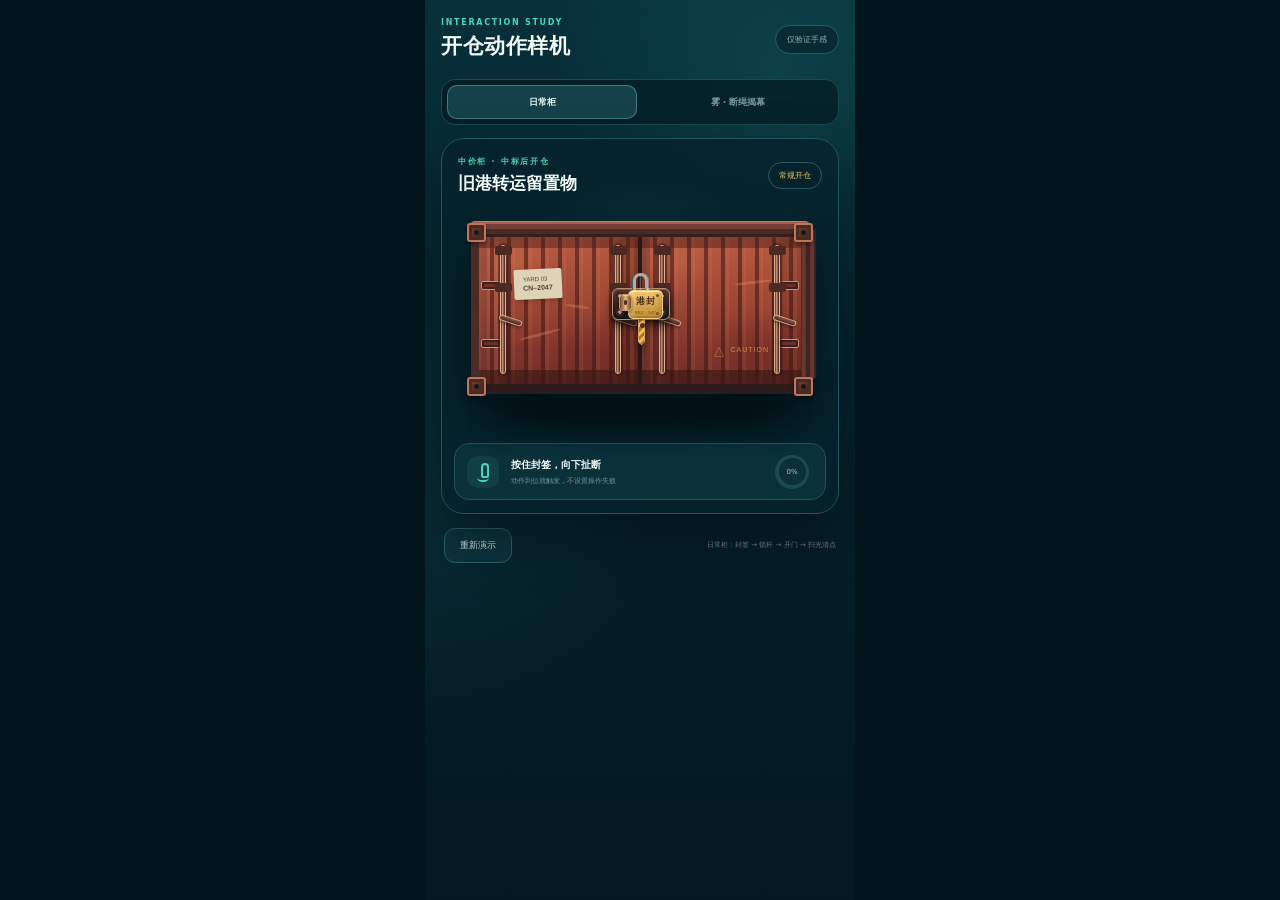
==== index.html @ df1a3e68 "chore: initialize cargo auction game repository" ====
<!doctype html>
<html lang="zh-CN">
<head>
  <meta charset="utf-8">
  <meta name="viewport" content="width=device-width, initial-scale=1, viewport-fit=cover">
  <meta name="theme-color" content="#061e27">
  <title>港口开仓 · 开箱交互样机</title>
  <link rel="stylesheet" href="./styles.css">
</head>
<body>
  <main class="app">
    <header class="topbar">
      <div>
        <p class="eyebrow">INTERACTION STUDY</p>
        <h1>开仓动作样机</h1>
      </div>
      <div class="prototype-badge">仅验证手感</div>
    </header>

    <nav class="mode-switch" aria-label="交互模式">
      <button class="mode-button is-active" type="button" data-mode="normal">日常柜</button>
      <button class="mode-button" type="button" data-mode="combined">雾 · 断绳揭幕</button>
    </nav>

    <section class="stage" aria-live="polite">
      <div class="stage-glow"></div>
      <header class="stage-heading">
        <div>
          <p class="stage-kicker" id="stageKicker">中价柜 · 中标后开仓</p>
          <h2 id="stageTitle">旧港转运留置物</h2>
        </div>
        <div class="risk-chip" id="riskChip">常规开仓</div>
      </header>

      <div class="scene" id="scene">
        <div class="floor-shadow"></div>
        <div class="container" id="container">
          <div class="container-top"></div>
          <div class="container-side"></div>
          <i class="corner-block corner-tl"></i>
          <i class="corner-block corner-tr"></i>
          <i class="corner-block corner-bl"></i>
          <i class="corner-block corner-br"></i>

          <div class="interior" aria-hidden="true">
            <div class="light-cone"></div>
            <div class="dust dust-a"></div>
            <div class="dust dust-b"></div>
            <div class="dust dust-c"></div>
            <div class="cargo cargo-crate"><span>FRAGILE</span></div>
            <div class="cargo cargo-case"><span>07</span></div>
            <div class="cargo cargo-frame"></div>
            <div class="cargo cargo-bag"></div>
          </div>

          <div class="door door-left">
            <div class="door-ribs"></div>
            <div class="paint-scratch scratch-one"></div>
            <div class="paint-scratch scratch-two"></div>
            <div class="serial-plate">YARD 03<br><b>CN–2047</b></div>
            <div class="hinge hinge-a"></div>
            <div class="hinge hinge-b"></div>
            <div class="lock-rod rod-left-outer"><i></i><i></i><b></b></div>
            <div class="lock-rod rod-left-inner"><i></i><i></i><b></b></div>
          </div>
          <div class="door door-right">
            <div class="door-ribs"></div>
            <div class="paint-scratch scratch-three"></div>
            <div class="warning-mark">CAUTION</div>
            <div class="hinge hinge-a"></div>
            <div class="hinge hinge-b"></div>
            <div class="lock-rod rod-right-inner"><i></i><i></i><b></b></div>
            <div class="lock-rod rod-right-outer"><i></i><i></i><b></b></div>
          </div>

          <div class="door-seam"></div>
          <button class="seal" id="seal" type="button" aria-label="向下拖动封签">
            <span class="seal-ring"></span>
            <span class="seal-bolt"></span>
            <span class="seal-body"><b>港封</b><small>SEC · 047</small></span>
            <span class="seal-tail"></span>
          </button>

          <div class="veil" id="veil" aria-hidden="true">
            <div class="veil-folds"></div>
            <div class="veil-stamp">UNKNOWN<br><span>SEALED LOT</span></div>
          </div>
          <div class="peel-tab" id="peelTab" aria-hidden="true">
            <span></span>
          </div>

          <div class="rope-layer" id="ropeLayer" aria-hidden="true">
            <div class="rope rope-one"></div>
            <div class="rope rope-two"></div>
            <div class="rope rope-three"></div>
            <div class="knot"><i></i><i></i></div>
          </div>
          <div class="cut-trail" id="cutTrail"></div>

          <div class="clue-card" id="clueCard">
            <span>仅揭露一层</span>
            <strong id="clueText">内部有规律金属碰撞声</strong>
            <small>真实价值仍未知</small>
          </div>
        </div>
      </div>

      <div class="gesture-panel">
        <div class="gesture-icon" id="gestureIcon"><i></i></div>
        <div>
          <strong id="gestureTitle">按住封签，向下扯断</strong>
          <p id="gestureHint">动作到位就触发，不设置操作失败</p>
        </div>
        <div class="progress-ring" id="progressRing"><span id="progressText">0%</span></div>
      </div>

      <div class="result-strip" id="resultStrip">
        <p>本柜估值浮动</p>
        <strong>等待清点</strong>
        <span>开门后，物品按稀有度逐件出现</span>
      </div>
    </section>

    <footer class="prototype-footer">
      <button class="reset-button" id="resetButton" type="button">重新演示</button>
      <p id="footerNote">日常柜：封签 → 锁杆 → 开门 → 扫光清点</p>
    </footer>
  </main>
  <script src="./app.js"></script>
</body>
</html>
---- styles.css ----
:root {
  color-scheme: dark;
  font-family: "Microsoft YaHei", "PingFang SC", system-ui, sans-serif;
  --bg: #051b24;
  --panel: #082932;
  --line: #1f535b;
  --mint: #45d7bc;
  --gold: #f2c663;
  --rust: #a84e39;
  --progress: 0deg;
}

* {
  box-sizing: border-box;
  -webkit-tap-highlight-color: transparent;
  user-select: none;
}

html,
body {
  min-height: 100%;
  margin: 0;
  background: #03151c;
}

button {
  font: inherit;
}

body {
  display: grid;
  place-items: start center;
  color: #f4fbf8;
  overscroll-behavior: none;
}

.app {
  width: min(100%, 430px);
  min-height: 100dvh;
  padding: max(18px, env(safe-area-inset-top)) 16px max(22px, env(safe-area-inset-bottom));
  overflow: hidden;
  background:
    radial-gradient(circle at 82% 8%, rgba(55, 207, 185, .12), transparent 25%),
    radial-gradient(circle at 0 56%, rgba(25, 133, 134, .13), transparent 34%),
    linear-gradient(180deg, #07303a 0%, #061f29 58%, #041820 100%);
}

.topbar,
.stage-heading,
.prototype-footer {
  display: flex;
  align-items: center;
  justify-content: space-between;
}

.eyebrow,
.stage-kicker {
  margin: 0 0 5px;
  color: var(--mint);
  font-size: 8px;
  font-weight: 800;
  letter-spacing: 1.7px;
}

h1,
h2,
p {
  margin-top: 0;
}

h1 {
  margin-bottom: 0;
  font-size: 21px;
  letter-spacing: .5px;
}

.prototype-badge,
.risk-chip {
  border: 1px solid #2a5b63;
  border-radius: 999px;
  background: rgba(6, 34, 43, .66);
  color: #8fb2b1;
  font-size: 8px;
}

.prototype-badge {
  padding: 8px 11px;
}

.mode-switch {
  display: grid;
  grid-template-columns: repeat(2, 1fr);
  gap: 6px;
  margin: 19px 0 13px;
  padding: 5px;
  border: 1px solid #1b4952;
  border-radius: 14px;
  background: rgba(4, 25, 33, .7);
}

.mode-button {
  min-height: 34px;
  padding: 0 4px;
  border: 0;
  border-radius: 10px;
  background: transparent;
  color: #71979a;
  font-size: 9px;
  font-weight: 700;
  cursor: pointer;
}

.mode-button.is-active {
  background: #15424a;
  color: #eaf8f4;
  box-shadow: inset 0 0 0 1px #3d7d7d;
}

.stage {
  position: relative;
  padding: 17px 12px 13px;
  border: 1px solid #1c5660;
  border-radius: 23px;
  background: rgba(5, 34, 43, .82);
  box-shadow: 0 24px 55px rgba(0, 8, 13, .42);
}

.stage-glow {
  position: absolute;
  inset: 44px 10% auto;
  height: 250px;
  background: radial-gradient(circle, rgba(53, 205, 183, .12), transparent 67%);
  pointer-events: none;
}

.stage-heading {
  position: relative;
  z-index: 2;
  padding: 0 4px 12px;
}

.stage-heading h2 {
  margin: 0;
  font-size: 17px;
}

.risk-chip {
  padding: 7px 10px;
  color: var(--gold);
}

.scene {
  position: relative;
  height: 236px;
  touch-action: none;
  perspective: 900px;
}

.floor-shadow {
  position: absolute;
  left: 10%;
  right: 10%;
  bottom: 13px;
  height: 28px;
  border-radius: 50%;
  background: rgba(0, 0, 0, .52);
  filter: blur(13px);
}

.container {
  position: absolute;
  top: 20px;
  left: 50%;
  width: min(338px, calc(100vw - 50px));
  aspect-ratio: 2.05;
  transform: translateX(-50%);
  border: 8px solid #4a2b27;
  border-top-color: #794337;
  border-bottom-color: #2e1a19;
  border-radius: 7px;
  background: #07151a;
  box-shadow:
    0 22px 34px rgba(0, 0, 0, .5),
    0 2px 0 rgba(239, 157, 116, .22),
    inset 0 0 0 2px rgba(230, 151, 112, .17);
  transform-style: preserve-3d;
}

.container-top {
  position: absolute;
  z-index: 12;
  top: -14px;
  left: -9px;
  width: calc(100% + 18px);
  height: 13px;
  border-radius: 5px 5px 1px 1px;
  background: linear-gradient(#a7614a 0 25%, #754033 26% 64%, #4b2a25 65%);
  box-shadow: 0 3px 0 #34201e, inset 0 1px rgba(255, 192, 148, .3);
}

.container-side {
  position: absolute;
  z-index: 0;
  top: 0;
  right: -15px;
  width: 14px;
  height: 100%;
  background: repeating-linear-gradient(90deg, #69372e 0 4px, #3e2522 4px 8px);
  transform: skewY(-24deg);
  transform-origin: left top;
}

.corner-block {
  position: absolute;
  z-index: 35;
  width: 19px;
  height: 19px;
  border: 2px solid #bb765c;
  border-radius: 3px;
  background: linear-gradient(135deg, #754136, #36221f);
  box-shadow: inset 0 0 0 3px #4b2a26, 0 2px 4px rgba(0, 0, 0, .45);
  pointer-events: none;
}

.corner-block::after {
  position: absolute;
  inset: 5px;
  border-radius: 50%;
  background: #1f1716;
  content: "";
}

.corner-tl { top: -12px; left: -12px; }
.corner-tr { top: -12px; right: -12px; }
.corner-bl { bottom: -12px; left: -12px; }
.corner-br { right: -12px; bottom: -12px; }

.interior {
  position: absolute;
  inset: 0;
  overflow: hidden;
  background:
    linear-gradient(90deg, rgba(11, 24, 27, .85), transparent 35%, rgba(6, 13, 16, .85)),
    linear-gradient(#050a0c 0%, #11272b 72%, #081317 100%);
}

.light-cone {
  position: absolute;
  z-index: 2;
  top: -20px;
  left: -40%;
  width: 54%;
  height: 135%;
  opacity: 0;
  background: linear-gradient(100deg, transparent, rgba(216, 244, 224, .28), transparent);
  transform: skewX(-11deg);
}

.cargo {
  position: absolute;
  bottom: -2px;
  opacity: 0;
  transform: translateY(16px) scale(.95);
}

.cargo span {
  font-size: 7px;
  font-weight: 900;
}

.cargo-crate {
  left: 20px;
  width: 84px;
  height: 91px;
  padding: 18px 8px;
  border: 5px solid #715039;
  background:
    linear-gradient(32deg, transparent 44%, #7d5a3f 45% 53%, transparent 54%),
    linear-gradient(-32deg, transparent 44%, #7d5a3f 45% 53%, transparent 54%),
    #a67b52;
  color: #4d3528;
}

.cargo-case {
  z-index: 2;
  left: 86px;
  width: 68px;
  height: 58px;
  padding: 12px;
  border: 3px solid #526468;
  border-radius: 5px;
  background: #27383b;
  color: #a8b8b5;
}

.cargo-frame {
  right: 18px;
  width: 94px;
  height: 137px;
  border: 9px solid #564334;
  background: linear-gradient(140deg, #293a3b, #0b171a);
  transform: rotate(-3deg);
}

.cargo-bag {
  z-index: 3;
  right: 64px;
  width: 57px;
  height: 74px;
  border-radius: 30% 30% 12% 12%;
  background: #4e5c4e;
}

.door {
  position: absolute;
  z-index: 6;
  top: 0;
  bottom: 0;
  width: 50%;
  overflow: hidden;
  background:
    radial-gradient(circle at 24% 18%, rgba(234, 137, 91, .18), transparent 18%),
    radial-gradient(circle at 72% 76%, rgba(80, 25, 18, .2), transparent 24%),
    linear-gradient(90deg, rgba(255, 193, 152, .11), transparent 19% 80%, rgba(50, 16, 11, .25)),
    linear-gradient(180deg, #b95c42 0%, #9d4635 48%, #80352b 78%, #6e2e27 100%);
  backface-visibility: hidden;
  transition: transform 1.08s cubic-bezier(.18, .8, .2, 1);
}

.door-left {
  left: 0;
  border-right: 2px solid #391d1a;
  transform-origin: left center;
}

.door-right {
  right: 0;
  border-left: 2px solid #391d1a;
  transform-origin: right center;
}

.door-ribs {
  position: absolute;
  inset: 0;
  background: repeating-linear-gradient(90deg,
    rgba(255, 176, 132, .09) 0 2px,
    transparent 2px 11px,
    rgba(66, 24, 20, .58) 11px 15px,
    rgba(224, 117, 81, .1) 15px 17px);
  box-shadow:
    inset 0 13px rgba(73, 27, 23, .46),
    inset 0 -14px rgba(54, 22, 20, .58),
    inset 8px 0 rgba(56, 22, 19, .22);
}

.hinge {
  position: absolute;
  width: 20px;
  height: 9px;
  border: 1px solid #d39070;
  border-radius: 2px;
  background: #6b3028;
  box-shadow: inset 0 0 0 2px #3c211d;
}

.door-left .hinge {
  left: 2px;
}

.door-right .hinge {
  right: 2px;
}

.hinge-a {
  top: 31%;
}

.hinge-b {
  top: 70%;
}

.lock-rod {
  position: absolute;
  z-index: 3;
  top: 10px;
  bottom: 10px;
  width: 6px;
  border: 1px solid #dfad8b;
  border-radius: 4px;
  background: linear-gradient(90deg, #50302a, #d09a79 43%, #744235 72%, #3f2824);
  box-shadow: 0 0 0 2px rgba(55, 25, 22, .5), 2px 0 4px rgba(0, 0, 0, .28);
  transition: transform .48s cubic-bezier(.2, .9, .2, 1);
}

.rod-left-outer { left: 21px; }
.rod-left-inner { right: 17px; }
.rod-right-inner { left: 17px; }
.rod-right-outer { right: 21px; }

.lock-rod i {
  position: absolute;
  left: -6px;
  width: 17px;
  height: 9px;
  border-radius: 2px;
  background: #4d2924;
}

.lock-rod i:first-child {
  top: 29%;
}

.lock-rod i:last-child {
  bottom: 27%;
}

.lock-rod b {
  position: absolute;
  top: 54%;
  left: -2px;
  width: 24px;
  height: 6px;
  border: 1px solid #d4a17f;
  border-radius: 5px;
  background: linear-gradient(#875447, #412825);
  box-shadow: 0 2px 3px rgba(0, 0, 0, .35);
  transform: rotate(18deg);
  transform-origin: 4px center;
}

.serial-plate {
  position: absolute;
  z-index: 2;
  top: 34px;
  left: 35px;
  padding: 6px 9px;
  border-radius: 2px;
  background: #ddd3b7;
  color: #514436;
  font: 6px/1.4 Arial, sans-serif;
  transform: rotate(-2.5deg);
  box-shadow: 0 2px 5px rgba(0, 0, 0, .2);
}

.serial-plate b {
  font-size: 7px;
}

.warning-mark {
  position: absolute;
  right: 32px;
  bottom: 31px;
  padding-left: 18px;
  color: rgba(246, 196, 97, .65);
  font: 7px Arial, sans-serif;
  letter-spacing: 1px;
}

.warning-mark::before {
  position: absolute;
  left: 0;
  top: -2px;
  content: "△";
  font-size: 12px;
}

.paint-scratch {
  position: absolute;
  z-index: 2;
  height: 3px;
  border-radius: 50%;
  background: rgba(230, 145, 105, .32);
}

.scratch-one {
  top: 66%;
  left: 25%;
  width: 42px;
  transform: rotate(-15deg);
}

.scratch-two {
  top: 47%;
  left: 54%;
  width: 25px;
  transform: rotate(8deg);
}

.scratch-three {
  top: 31%;
  right: 18%;
  width: 38px;
  transform: rotate(-7deg);
}

.door-seam {
  position: absolute;
  z-index: 7;
  top: 0;
  bottom: 0;
  left: 50%;
  width: 3px;
  background: #2a1716;
  box-shadow: 0 0 8px rgba(0, 0, 0, .7);
  transform: translateX(-50%);
  transition: opacity .3s;
}

.seal {
  position: absolute;
  z-index: 18;
  top: 25%;
  left: 50%;
  width: 52px;
  height: 74px;
  padding: 0;
  border: 0;
  background: transparent;
  color: #47321f;
  cursor: grab;
  touch-action: none;
  transform: translateX(-50%);
  filter: drop-shadow(0 6px 5px rgba(0, 0, 0, .48));
}

.seal::before {
  position: absolute;
  z-index: -1;
  top: 16px;
  left: -2px;
  width: 56px;
  height: 30px;
  border: 1px solid #bf8b70;
  border-radius: 6px;
  background:
    radial-gradient(circle at 7px 7px, #d8a181 0 1.5px, #3c2824 2px 4px, transparent 4.5px),
    radial-gradient(circle at 49px 7px, #d8a181 0 1.5px, #3c2824 2px 4px, transparent 4.5px),
    radial-gradient(circle at 7px 23px, #d8a181 0 1.5px, #3c2824 2px 4px, transparent 4.5px),
    radial-gradient(circle at 49px 23px, #d8a181 0 1.5px, #3c2824 2px 4px, transparent 4.5px),
    linear-gradient(180deg, #593730, #2b201e 55%, #171516);
  box-shadow: inset 0 1px rgba(255, 210, 177, .19), 0 3px 5px rgba(0, 0, 0, .35);
  content: "";
}

.seal:active {
  cursor: grabbing;
}

.seal-ring {
  position: absolute;
  z-index: 2;
  left: 19px;
  top: 1px;
  width: 15px;
  height: 21px;
  border: 3px solid #a9b1ae;
  border-bottom: 0;
  border-radius: 9px 9px 2px 2px;
  background: linear-gradient(90deg, transparent 35%, rgba(255, 255, 255, .32) 48%, transparent 65%);
  box-shadow: -1px 0 #4d5b5a, 1px 0 rgba(241, 250, 244, .35);
}

.seal-ring::after {
  position: absolute;
  right: -5px;
  bottom: -4px;
  width: 5px;
  height: 10px;
  border-radius: 2px;
  background: linear-gradient(90deg, #4a5654, #d0d8d4 55%, #687572);
  box-shadow: 0 1px 2px rgba(0, 0, 0, .45);
  content: "";
}

.seal-bolt {
  position: absolute;
  z-index: 4;
  top: 22px;
  left: 5px;
  width: 13px;
  height: 17px;
  border: 1px solid #d39a69;
  border-radius: 4px;
  background: linear-gradient(90deg, #714226, #e6b875 50%, #74452b);
  box-shadow: inset 0 1px rgba(255, 240, 195, .44), 0 2px 3px rgba(0, 0, 0, .4);
}

.seal-bolt::after {
  position: absolute;
  top: 5px;
  left: 4px;
  width: 3px;
  height: 5px;
  border-radius: 2px;
  background: #493224;
  content: "";
}

.seal-body {
  position: absolute;
  z-index: 3;
  top: 18px;
  left: 14px;
  width: 35px;
  height: 29px;
  padding-top: 4px;
  border: 1px solid #f0cd82;
  border-radius: 5px;
  background:
    linear-gradient(90deg, rgba(255, 255, 255, .25), transparent 25% 74%, rgba(94, 55, 19, .18)),
    linear-gradient(#f2c86f, #c28a32);
  box-shadow: inset 0 1px #fff0bd, inset 0 -2px rgba(93, 56, 19, .2), 0 2px 3px rgba(0, 0, 0, .35);
}

.seal-body::before {
  position: absolute;
  top: 3px;
  right: 3px;
  width: 3px;
  height: 3px;
  border-radius: 50%;
  background: #765322;
  box-shadow: 0 18px #765322;
  content: "";
}

.seal-body b,
.seal-body small {
  display: block;
}

.seal-body b {
  color: #493118;
  font-size: 9px;
  letter-spacing: 1px;
}

.seal-body small {
  margin-top: 2px;
  color: #6e4a20;
  font: 4px Arial, sans-serif;
  letter-spacing: .35px;
}

.seal-tail {
  position: absolute;
  z-index: 2;
  top: 45px;
  left: 24px;
  width: 7px;
  height: 28px;
  border: 1px solid #d6a84f;
  border-radius: 0 0 3px 3px;
  background: repeating-linear-gradient(-45deg, #b77729 0 3px, #edbf5d 3px 6px);
  clip-path: polygon(0 0, 100% 0, 100% 88%, 50% 100%, 0 88%);
  box-shadow: 0 2px 3px rgba(0, 0, 0, .3);
}

.seal-tail::before {
  position: absolute;
  top: 5px;
  left: 1px;
  width: 3px;
  height: 3px;
  border: 1px solid rgba(90, 56, 20, .65);
  border-radius: 50%;
  background: #433022;
  content: "";
}

.veil,
.peel-tab,
.rope-layer,
.clue-card {
  display: none;
}

.veil {
  position: absolute;
  z-index: 24;
  inset: -6px;
  overflow: hidden;
  border-radius: 4px;
  background:
    linear-gradient(90deg, transparent, rgba(255, 255, 255, .06) 20%, transparent 43%, rgba(255, 255, 255, .05) 67%, transparent),
    linear-gradient(145deg, #28263a, #171827 62%, #0e111d);
  box-shadow: inset 0 -17px 29px rgba(0, 0, 0, .38), 0 10px 20px rgba(0, 0, 0, .4);
  transform-origin: right bottom;
}

.veil-folds {
  position: absolute;
  inset: 0;
  opacity: .35;
  background: repeating-linear-gradient(98deg, transparent 0 32px, rgba(144, 131, 181, .17) 35px, rgba(0, 0, 0, .2) 41px, transparent 57px);
}

.veil-stamp {
  position: absolute;
  top: 41%;
  left: 50%;
  padding: 10px 16px;
  border: 1px solid rgba(199, 187, 225, .38);
  color: rgba(221, 211, 241, .74);
  font: 12px/1.1 Arial, sans-serif;
  letter-spacing: 2px;
  text-align: center;
  transform: translate(-50%, -50%) rotate(-3deg);
}

.veil-stamp span {
  font-size: 6px;
  letter-spacing: 1px;
}

.peel-tab {
  position: absolute;
  z-index: 28;
  top: -9px;
  left: -9px;
  width: 58px;
  height: 58px;
  border-radius: 7px 4px 34px 4px;
  background: linear-gradient(135deg, #a398c0, #373049 45%, #171623 47%);
  cursor: grab;
  touch-action: none;
  filter: drop-shadow(5px 6px 7px rgba(0, 0, 0, .38));
}

.peel-tab span {
  position: absolute;
  top: 15px;
  left: 14px;
  width: 19px;
  height: 19px;
  border-top: 2px solid #ddd2ed;
  border-left: 2px solid #ddd2ed;
}

.rope-layer {
  position: absolute;
  z-index: 28;
  inset: -9px;
  overflow: hidden;
  background: rgba(11, 11, 20, .26);
  touch-action: none;
}

.rope {
  position: absolute;
  z-index: 2;
  height: 6px;
  border: 1px solid #c9a26b;
  border-radius: 8px;
  background: repeating-linear-gradient(112deg, #81613d 0 3px, #bd9862 3px 5px, #6e5032 5px 7px);
  box-shadow: 0 2px 4px rgba(0, 0, 0, .48), inset 0 1px rgba(240, 211, 157, .35);
  transition: transform .7s cubic-bezier(.2, .8, .3, 1), opacity .4s;
}

.rope-one {
  top: 49%;
  left: -4%;
  width: 108%;
  transform: rotate(-1deg);
}

.rope-two {
  top: -5%;
  left: 50%;
  width: 6px;
  height: 110%;
  transform: translateX(-50%) rotate(1deg);
}

.rope-three {
  display: none;
}

.knot {
  position: absolute;
  z-index: 4;
  top: 50%;
  left: 50%;
  width: 31px;
  height: 27px;
  transform: translate(-50%, -50%) rotate(-2deg);
}

.knot::before,
.knot::after {
  position: absolute;
  content: "";
  width: 15px;
  height: 12px;
  border: 4px solid #a88150;
  border-radius: 50%;
  box-shadow: inset 0 0 0 1px #5e442b, 0 2px 3px rgba(0, 0, 0, .35);
}

.knot::before {
  top: 4px;
  left: 0;
  transform: rotate(18deg);
}

.knot::after {
  top: 4px;
  right: 0;
  transform: rotate(-18deg);
}

.knot i:first-child {
  position: absolute;
  z-index: 2;
  top: 7px;
  left: 11px;
  width: 10px;
  height: 13px;
  border: 2px solid #d1aa6e;
  border-radius: 5px;
  background: #8e6a42;
  content: "";
}

.knot i:last-child {
  position: absolute;
  top: 17px;
  left: 14px;
  width: 5px;
  height: 14px;
  border: 0;
  border-radius: 4px;
  background: repeating-linear-gradient(112deg, #81613d 0 2px, #bd9862 2px 4px);
  content: "";
}

.cut-trail {
  position: absolute;
  z-index: 40;
  display: none;
  height: 3px;
  border-radius: 3px;
  background: linear-gradient(90deg, transparent, #f6f2d7 25% 75%, transparent);
  box-shadow: 0 0 10px #fff4a7, 0 0 20px #f39f53;
  transform-origin: left center;
  pointer-events: none;
}

.clue-card {
  position: absolute;
  z-index: 31;
  left: 50%;
  bottom: 17px;
  width: 82%;
  padding: 11px 13px;
  border: 1px solid #72698e;
  border-radius: 12px;
  background: rgba(20, 24, 39, .94);
  box-shadow: 0 12px 32px rgba(0, 0, 0, .5);
  text-align: left;
  transform: translate(-50%, 20px) scale(.96);
  opacity: 0;
}

.clue-card span,
.clue-card strong,
.clue-card small {
  display: block;
}

.clue-card span {
  margin-bottom: 5px;
  color: #b6a7d7;
  font-size: 7px;
  letter-spacing: 1px;
}

.clue-card strong {
  color: #fbf8ff;
  font-size: 11px;
}

.clue-card small {
  margin-top: 5px;
  color: #827c93;
  font-size: 7px;
}

.gesture-panel {
  display: grid;
  grid-template-columns: 34px 1fr 38px;
  gap: 10px;
  align-items: center;
  min-height: 57px;
  padding: 10px 12px;
  border: 1px solid #24535b;
  border-radius: 15px;
  background: #0a3039;
}

.gesture-panel strong {
  display: block;
  margin-bottom: 4px;
  font-size: 10px;
}

.gesture-panel p {
  margin: 0;
  color: #72989a;
  font-size: 7px;
}

.gesture-icon {
  position: relative;
  width: 32px;
  height: 32px;
  border-radius: 10px;
  background: #123e46;
}

.gesture-icon::before {
  position: absolute;
  top: 7px;
  left: 14px;
  width: 4px;
  height: 11px;
  border: 2px solid var(--mint);
  border-radius: 4px 4px 2px 2px;
  content: "";
}

.gesture-icon::after {
  position: absolute;
  left: 10px;
  bottom: 6px;
  width: 12px;
  height: 6px;
  border-bottom: 2px solid var(--mint);
  border-radius: 50%;
  content: "";
}

.progress-ring {
  display: grid;
  width: 34px;
  height: 34px;
  place-items: center;
  border-radius: 50%;
  background: conic-gradient(var(--mint) var(--progress), #1b4a51 0);
}

.progress-ring::before {
  position: absolute;
  width: 27px;
  height: 27px;
  border-radius: 50%;
  background: #0a3039;
  content: "";
}

.progress-ring span {
  position: relative;
  z-index: 1;
  color: #a4c3c1;
  font-size: 7px;
}

.result-strip {
  display: none;
  grid-template-columns: 1fr auto;
  gap: 3px 10px;
  margin-top: 10px;
  padding: 11px 12px;
  border-radius: 13px;
  background: #081f28;
  animation: rise .5s both;
}

.result-strip p,
.result-strip span {
  margin: 0;
  color: #75979a;
  font-size: 7px;
}

.result-strip strong {
  grid-row: 1 / span 2;
  grid-column: 2;
  align-self: center;
  color: var(--gold);
  font-size: 11px;
}

.prototype-footer {
  gap: 13px;
  padding: 14px 3px 0;
}

.reset-button {
  flex: 0 0 auto;
  min-height: 35px;
  padding: 0 15px;
  border: 1px solid #2a6268;
  border-radius: 11px;
  background: #0c343d;
  color: #d9eeea;
  font-size: 9px;
  cursor: pointer;
}

.prototype-footer p {
  margin: 0;
  color: #668b8f;
  font-size: 7px;
  line-height: 1.6;
  text-align: right;
}

/* 日常柜的动作状态 */
.mode-normal .seal {
  display: block;
}

.mode-normal.is-seal-broken .seal {
  animation: sealDrop .62s cubic-bezier(.36, .02, .87, .43) forwards;
  pointer-events: none;
}

.mode-normal.is-seal-broken .lock-rod {
  transform: translateY(11px) rotate(4deg);
}

.mode-normal.is-open .door-left {
  transform: rotateY(-93deg);
}

.mode-normal.is-open .door-right {
  transform: rotateY(93deg);
}

.mode-normal.is-open .door-seam {
  opacity: 0;
}

.mode-normal.is-open .light-cone {
  animation: scan 2.1s .55s ease-in-out both;
}

.mode-normal.is-open .cargo {
  animation: cargoRise .55s both;
}

.mode-normal.is-open .cargo-crate {
  animation-delay: .64s;
}

.mode-normal.is-open .cargo-case {
  animation-delay: .86s;
}

.mode-normal.is-open .cargo-frame {
  animation-delay: 1.08s;
}

.mode-normal.is-open .cargo-bag {
  animation-delay: 1.28s;
}

.mode-normal.is-open .dust {
  position: absolute;
  z-index: 4;
  width: 3px;
  height: 3px;
  border-radius: 50%;
  background: #d7c495;
  animation: dustFloat 2.3s .7s both;
}

.dust-a {
  left: 35%;
  top: 45%;
}

.dust-b {
  left: 62%;
  top: 30%;
  animation-delay: 1s !important;
}

.dust-c {
  left: 52%;
  top: 63%;
  animation-delay: 1.3s !important;
}

/* 三类雾柜 */
.mode-combined .seal {
  display: none;
}

.mode-combined .veil,
.mode-combined .rope-layer {
  display: block;
}

.mode-combined.is-revealed .veil {
  animation: veilAway .9s cubic-bezier(.2, .8, .2, 1) forwards;
}

.mode-combined.is-revealed .peel-tab {
  animation: tabAway .62s forwards;
}

.mode-combined.is-cut .rope-one {
  transform: translateX(-70%) rotate(-8deg);
  opacity: 0;
}

.mode-combined.is-cut .rope-two {
  transform: translate(-50%, -90%) rotate(5deg);
  opacity: 0;
}

.mode-combined.is-cut .rope-three {
  transform: translateX(68%) rotate(15deg);
  opacity: 0;
}

.mode-combined.is-cut .knot {
  animation: knotDrop .72s forwards;
}

.mode-combined.is-cut .rope-layer {
  pointer-events: none;
}

.mode-combined.is-cut .peel-tab {
  z-index: 32;
  display: block;
  animation: tabEnter .35s both;
}

.mode-combined.is-cut.is-revealed .peel-tab {
  animation: tabAway .62s forwards;
}

.is-revealed .clue-card {
  display: block;
  animation: clueIn .56s .38s cubic-bezier(.2, .9, .25, 1.2) forwards;
}


@keyframes sealDrop {
  0% { transform: translateX(-50%) translateY(36px) rotate(0); }
  28% { transform: translateX(-50%) translateY(42px) rotate(-7deg); }
  100% { transform: translateX(-40%) translateY(190px) rotate(29deg); opacity: 0; }
}

@keyframes scan {
  0% { left: -42%; opacity: 0; }
  20% { opacity: 1; }
  78% { opacity: .88; }
  100% { left: 105%; opacity: 0; }
}

@keyframes cargoRise {
  to { opacity: 1; transform: translateY(0) scale(1); }
}

@keyframes dustFloat {
  0% { opacity: 0; transform: translate(0, 10px); }
  30% { opacity: .8; }
  100% { opacity: 0; transform: translate(18px, -37px); }
}

@keyframes veilAway {
  to { transform: translate(74%, 80%) rotate(16deg) scale(.3); opacity: 0; }
}

@keyframes tabAway {
  to { transform: translate(250px, 170px) rotate(60deg); opacity: 0; }
}

@keyframes knotDrop {
  to { transform: translate(-40%, 170px) rotate(55deg); opacity: 0; }
}

@keyframes tabEnter {
  from { opacity: 0; transform: translate(-8px, -8px) scale(.76); }
  to { opacity: 1; transform: translate(0, 0) scale(1); }
}

@keyframes clueIn {
  to { opacity: 1; transform: translate(-50%, 0) scale(1); }
}

@keyframes rise {
  from { opacity: 0; transform: translateY(7px); }
  to { opacity: 1; transform: translateY(0); }
}

@media (max-height: 740px) {
  .app { padding-top: 12px; }
  .mode-switch { margin-top: 12px; }
  .scene { height: 222px; }
  .container { top: 14px; width: min(326px, calc(100vw - 58px)); }
}

@media (prefers-reduced-motion: reduce) {
  *, *::before, *::after {
    animation-duration: .01ms !important;
    animation-delay: 0s !important;
    transition-duration: .01ms !important;
  }
}
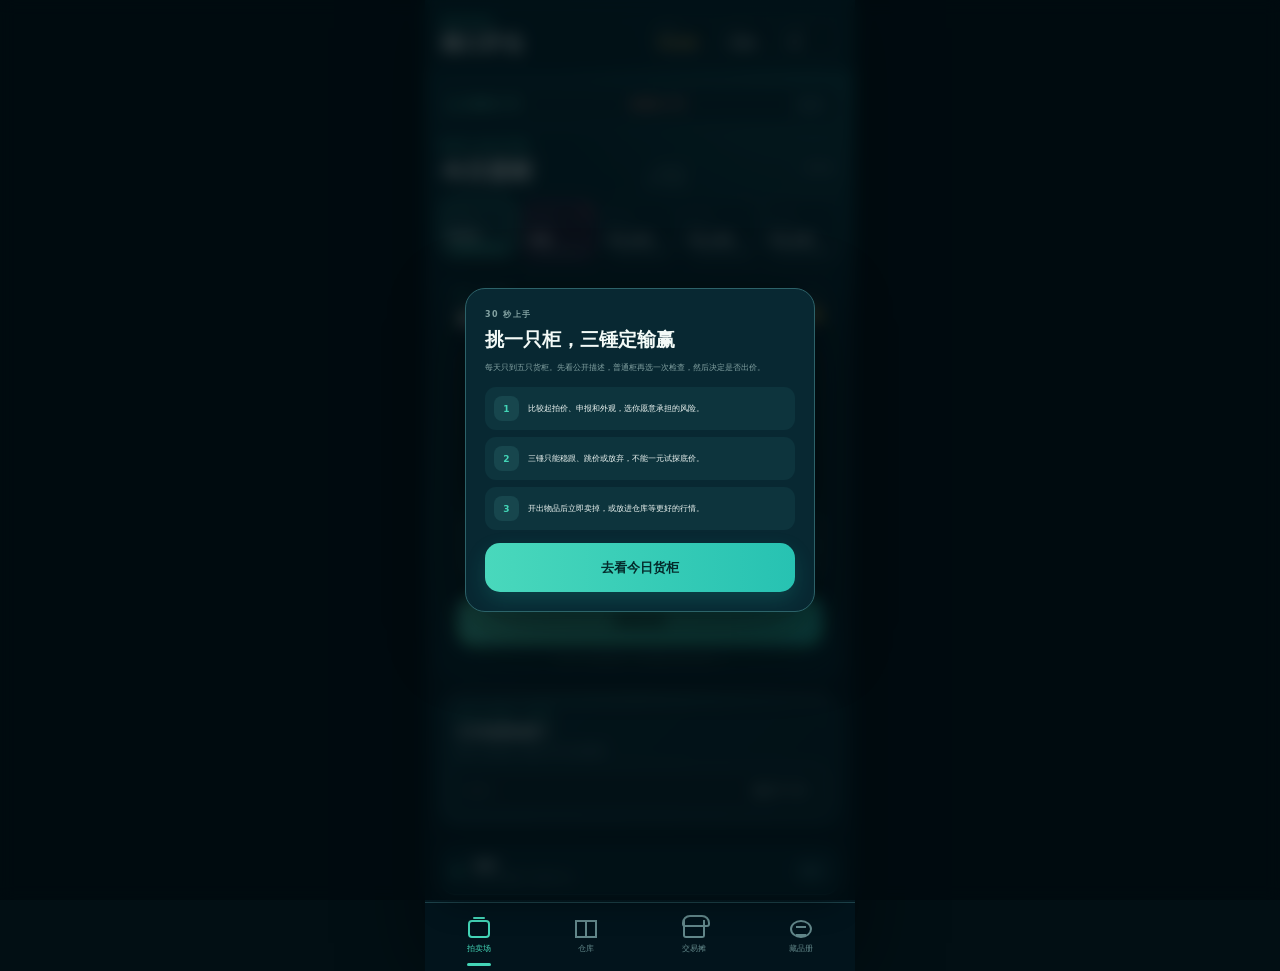
==== commit 21079527: "feat: integrate complete offline cargo auction game" ====
--- a/index.html
+++ b/index.html
@@ -4,128 +4,73 @@
   <meta charset="utf-8">
   <meta name="viewport" content="width=device-width, initial-scale=1, viewport-fit=cover">
   <meta name="theme-color" content="#061e27">
-  <title>港口开仓 · 开箱交互样机</title>
+  <title>港口开仓</title>
   <link rel="stylesheet" href="./styles.css">
 </head>
 <body>
-  <main class="app">
+  <div id="app" class="game-shell">
     <header class="topbar">
-      <div>
-        <p class="eyebrow">INTERACTION STUDY</p>
-        <h1>开仓动作样机</h1>
+      <div class="brand-block">
+        <p>临港打捞拍卖</p>
+        <h1>港口开仓</h1>
       </div>
-      <div class="prototype-badge">仅验证手感</div>
+      <div class="top-stats" aria-label="玩家资产">
+        <div class="top-stat">
+          <span>周转金</span>
+          <strong id="cashStat">¥6,000</strong>
+        </div>
+        <div class="top-stat">
+          <span>仓位</span>
+          <strong id="warehouseStat">0/50</strong>
+        </div>
+        <div class="top-stat">
+          <span>热度</span>
+          <strong id="heatStat">0</strong>
+        </div>
+      </div>
     </header>
 
-    <nav class="mode-switch" aria-label="交互模式">
-      <button class="mode-button is-active" type="button" data-mode="normal">日常柜</button>
-      <button class="mode-button" type="button" data-mode="combined">雾 · 断绳揭幕</button>
+    <main id="viewRoot" class="view-root" aria-live="polite">
+      <section id="boardView" class="game-view is-active"></section>
+      <section id="detailView" class="game-view"></section>
+      <section id="auctionView" class="game-view"></section>
+      <section id="openingView" class="game-view"></section>
+      <section id="dispositionView" class="game-view"></section>
+      <section id="warehouseView" class="game-view"></section>
+      <section id="marketView" class="game-view"></section>
+      <section id="collectionView" class="game-view"></section>
+    </main>
+
+    <aside id="liveTicker" class="live-ticker">
+      <span class="live-pulse"></span>
+      <div>
+        <strong>直播间</strong>
+        <p id="liveMessage">港口信号已接通，等你开第一柜。</p>
+      </div>
+      <span id="viewerCount" class="viewer-count">0 人</span>
+    </aside>
+
+    <nav id="bottomNav" class="bottom-nav" aria-label="主导航">
+      <button class="nav-button is-active" type="button" data-tab="board">
+        <i class="nav-icon icon-auction"></i><span>拍卖场</span>
+      </button>
+      <button class="nav-button" type="button" data-tab="warehouse">
+        <i class="nav-icon icon-warehouse"></i><span>仓库</span>
+      </button>
+      <button class="nav-button" type="button" data-tab="market">
+        <i class="nav-icon icon-market"></i><span>交易摊</span>
+      </button>
+      <button class="nav-button" type="button" data-tab="collection">
+        <i class="nav-icon icon-collection"></i><span>藏品册</span>
+      </button>
     </nav>
 
-    <section class="stage" aria-live="polite">
-      <div class="stage-glow"></div>
-      <header class="stage-heading">
-        <div>
-          <p class="stage-kicker" id="stageKicker">中价柜 · 中标后开仓</p>
-          <h2 id="stageTitle">旧港转运留置物</h2>
-        </div>
-        <div class="risk-chip" id="riskChip">常规开仓</div>
-      </header>
+    <div id="toast" class="toast" role="status"></div>
+    <div id="modalRoot" class="modal-root" hidden></div>
+  </div>
 
-      <div class="scene" id="scene">
-        <div class="floor-shadow"></div>
-        <div class="container" id="container">
-          <div class="container-top"></div>
-          <div class="container-side"></div>
-          <i class="corner-block corner-tl"></i>
-          <i class="corner-block corner-tr"></i>
-          <i class="corner-block corner-bl"></i>
-          <i class="corner-block corner-br"></i>
-
-          <div class="interior" aria-hidden="true">
-            <div class="light-cone"></div>
-            <div class="dust dust-a"></div>
-            <div class="dust dust-b"></div>
-            <div class="dust dust-c"></div>
-            <div class="cargo cargo-crate"><span>FRAGILE</span></div>
-            <div class="cargo cargo-case"><span>07</span></div>
-            <div class="cargo cargo-frame"></div>
-            <div class="cargo cargo-bag"></div>
-          </div>
-
-          <div class="door door-left">
-            <div class="door-ribs"></div>
-            <div class="paint-scratch scratch-one"></div>
-            <div class="paint-scratch scratch-two"></div>
-            <div class="serial-plate">YARD 03<br><b>CN–2047</b></div>
-            <div class="hinge hinge-a"></div>
-            <div class="hinge hinge-b"></div>
-            <div class="lock-rod rod-left-outer"><i></i><i></i><b></b></div>
-            <div class="lock-rod rod-left-inner"><i></i><i></i><b></b></div>
-          </div>
-          <div class="door door-right">
-            <div class="door-ribs"></div>
-            <div class="paint-scratch scratch-three"></div>
-            <div class="warning-mark">CAUTION</div>
-            <div class="hinge hinge-a"></div>
-            <div class="hinge hinge-b"></div>
-            <div class="lock-rod rod-right-inner"><i></i><i></i><b></b></div>
-            <div class="lock-rod rod-right-outer"><i></i><i></i><b></b></div>
-          </div>
-
-          <div class="door-seam"></div>
-          <button class="seal" id="seal" type="button" aria-label="向下拖动封签">
-            <span class="seal-ring"></span>
-            <span class="seal-bolt"></span>
-            <span class="seal-body"><b>港封</b><small>SEC · 047</small></span>
-            <span class="seal-tail"></span>
-          </button>
-
-          <div class="veil" id="veil" aria-hidden="true">
-            <div class="veil-folds"></div>
-            <div class="veil-stamp">UNKNOWN<br><span>SEALED LOT</span></div>
-          </div>
-          <div class="peel-tab" id="peelTab" aria-hidden="true">
-            <span></span>
-          </div>
-
-          <div class="rope-layer" id="ropeLayer" aria-hidden="true">
-            <div class="rope rope-one"></div>
-            <div class="rope rope-two"></div>
-            <div class="rope rope-three"></div>
-            <div class="knot"><i></i><i></i></div>
-          </div>
-          <div class="cut-trail" id="cutTrail"></div>
-
-          <div class="clue-card" id="clueCard">
-            <span>仅揭露一层</span>
-            <strong id="clueText">内部有规律金属碰撞声</strong>
-            <small>真实价值仍未知</small>
-          </div>
-        </div>
-      </div>
-
-      <div class="gesture-panel">
-        <div class="gesture-icon" id="gestureIcon"><i></i></div>
-        <div>
-          <strong id="gestureTitle">按住封签，向下扯断</strong>
-          <p id="gestureHint">动作到位就触发，不设置操作失败</p>
-        </div>
-        <div class="progress-ring" id="progressRing"><span id="progressText">0%</span></div>
-      </div>
-
-      <div class="result-strip" id="resultStrip">
-        <p>本柜估值浮动</p>
-        <strong>等待清点</strong>
-        <span>开门后，物品按稀有度逐件出现</span>
-      </div>
-    </section>
-
-    <footer class="prototype-footer">
-      <button class="reset-button" id="resetButton" type="button">重新演示</button>
-      <p id="footerNote">日常柜：封签 → 锁杆 → 开门 → 扫光清点</p>
-    </footer>
-  </main>
+  <script src="./src/core/daily-generator.js"></script>
+  <script src="./src/core/game-engine.js"></script>
   <script src="./app.js"></script>
 </body>
 </html>
--- a/styles.css
+++ b/styles.css
@@ -1,575 +1,1514 @@
 :root {
   color-scheme: dark;
   font-family: "Microsoft YaHei", "PingFang SC", system-ui, sans-serif;
-  --bg: #051b24;
-  --panel: #082932;
-  --line: #1f535b;
-  --mint: #45d7bc;
-  --gold: #f2c663;
-  --rust: #a84e39;
+  --bg: #041820;
+  --bg-top: #07303a;
+  --panel: #082a33;
+  --panel-2: #0b333c;
+  --panel-3: #103d45;
+  --line: #20545d;
+  --line-soft: rgba(67, 122, 128, .38);
+  --text: #f3faf7;
+  --muted: #769a9d;
+  --mint: #43d5b7;
+  --mint-dark: #0d7c73;
+  --gold: #f2c55f;
+  --rust: #a84d38;
+  --danger: #e87563;
+  --fog: #9890ba;
   --progress: 0deg;
 }
 
 * {
   box-sizing: border-box;
   -webkit-tap-highlight-color: transparent;
-  user-select: none;
 }
 
 html,
 body {
   min-height: 100%;
   margin: 0;
-  background: #03151c;
+  background: #020f14;
+}
+
+body {
+  display: grid;
+  place-items: start center;
+  color: var(--text);
+  overscroll-behavior-y: contain;
 }
 
 button {
+  border: 0;
   font: inherit;
 }
 
-body {
-  display: grid;
-  place-items: start center;
-  color: #f4fbf8;
-  overscroll-behavior: none;
-}
-
-.app {
+button:not(:disabled) {
+  cursor: pointer;
+}
+
+button:disabled {
+  cursor: default;
+  opacity: .48;
+}
+
+h1,
+h2,
+h3,
+p {
+  margin-top: 0;
+}
+
+.game-shell {
+  position: relative;
   width: min(100%, 430px);
   min-height: 100dvh;
-  padding: max(18px, env(safe-area-inset-top)) 16px max(22px, env(safe-area-inset-bottom));
   overflow: hidden;
   background:
-    radial-gradient(circle at 82% 8%, rgba(55, 207, 185, .12), transparent 25%),
-    radial-gradient(circle at 0 56%, rgba(25, 133, 134, .13), transparent 34%),
-    linear-gradient(180deg, #07303a 0%, #061f29 58%, #041820 100%);
-}
-
-.topbar,
-.stage-heading,
-.prototype-footer {
+    radial-gradient(circle at 88% 6%, rgba(64, 214, 189, .12), transparent 25%),
+    radial-gradient(circle at -5% 55%, rgba(22, 137, 139, .13), transparent 33%),
+    linear-gradient(180deg, var(--bg-top), #061f29 42%, var(--bg));
+  box-shadow: 0 0 80px rgba(0, 0, 0, .46);
+}
+
+.game-shell::before {
+  position: absolute;
+  top: 8px;
+  right: 14px;
+  width: 104px;
+  height: 62px;
+  opacity: .1;
+  background:
+    linear-gradient(90deg, transparent 31px, #63b8b2 32px 34px, transparent 35px),
+    linear-gradient(28deg, transparent 49%, #63b8b2 50% 52%, transparent 53%);
+  content: "";
+  pointer-events: none;
+}
+
+.topbar {
+  position: relative;
+  z-index: 20;
+  display: grid;
+  grid-template-columns: 1fr auto;
+  gap: 10px;
+  align-items: center;
+  padding: max(17px, env(safe-area-inset-top)) 16px 13px;
+  border-bottom: 1px solid rgba(53, 105, 113, .22);
+  background: linear-gradient(rgba(5, 37, 46, .92), rgba(5, 32, 41, .76));
+  backdrop-filter: blur(10px);
+}
+
+.brand-block p {
+  margin-bottom: 3px;
+  color: var(--mint);
+  font-size: 7px;
+  font-weight: 800;
+  letter-spacing: 1.7px;
+}
+
+.brand-block h1 {
+  margin-bottom: 0;
+  font-size: 20px;
+  letter-spacing: .5px;
+}
+
+.top-stats {
   display: flex;
-  align-items: center;
-  justify-content: space-between;
-}
-
-.eyebrow,
-.stage-kicker {
-  margin: 0 0 5px;
+  gap: 5px;
+}
+
+.top-stat {
+  min-width: 56px;
+  padding: 7px 8px 6px;
+  border: 1px solid #24525a;
+  border-radius: 10px;
+  background: rgba(7, 35, 44, .86);
+}
+
+.top-stat:first-child {
+  min-width: 67px;
+}
+
+.top-stat span,
+.top-stat strong {
+  display: block;
+}
+
+.top-stat span {
+  margin-bottom: 2px;
+  color: #6e9598;
+  font-size: 6px;
+}
+
+.top-stat strong {
+  overflow: hidden;
+  color: #edf9f5;
+  font-size: 10px;
+  text-overflow: ellipsis;
+  white-space: nowrap;
+}
+
+.top-stat:first-child strong {
+  color: var(--gold);
+}
+
+.view-root {
+  min-height: calc(100dvh - 180px);
+  padding: 14px 16px 22px;
+}
+
+.game-view {
+  display: none;
+  animation: viewIn .24s ease-out both;
+}
+
+.game-view.is-active {
+  display: block;
+}
+
+.section-kicker {
+  margin-bottom: 5px;
   color: var(--mint);
   font-size: 8px;
   font-weight: 800;
-  letter-spacing: 1.7px;
-}
-
-h1,
-h2,
-p {
-  margin-top: 0;
-}
-
-h1 {
+  letter-spacing: 1.5px;
+  text-transform: uppercase;
+}
+
+.section-heading,
+.inner-heading {
+  display: flex;
+  align-items: flex-end;
+  justify-content: space-between;
+  gap: 12px;
+  margin-bottom: 13px;
+}
+
+.section-heading h2,
+.inner-heading h2 {
   margin-bottom: 0;
-  font-size: 21px;
-  letter-spacing: .5px;
-}
-
-.prototype-badge,
-.risk-chip {
-  border: 1px solid #2a5b63;
-  border-radius: 999px;
-  background: rgba(6, 34, 43, .66);
-  color: #8fb2b1;
+  font-size: 23px;
+}
+
+.section-meta {
+  color: var(--muted);
   font-size: 8px;
-}
-
-.prototype-badge {
+  text-align: right;
+}
+
+.icon-button,
+.back-button {
+  display: inline-grid;
+  min-width: 37px;
+  height: 37px;
+  place-items: center;
+  border: 1px solid #285861;
+  border-radius: 12px;
+  background: #0a3039;
+  color: #b4cfcc;
+  font-size: 15px;
+}
+
+.back-button {
+  display: flex;
+  min-width: auto;
+  gap: 7px;
+  padding: 0 12px;
+  font-size: 9px;
+}
+
+.primary-button,
+.secondary-button,
+.danger-button,
+.ghost-button {
+  display: flex;
+  width: 100%;
+  min-height: 49px;
+  align-items: center;
+  justify-content: center;
+  gap: 8px;
+  border-radius: 15px;
+  font-size: 13px;
+  font-weight: 900;
+}
+
+.primary-button {
+  background: linear-gradient(90deg, #49d8bc, #27c2b2);
+  color: #042b2b;
+  box-shadow: 0 8px 20px rgba(30, 187, 169, .18);
+}
+
+.secondary-button {
+  border: 1px solid #397078;
+  background: #123c45;
+  color: #e8f6f2;
+}
+
+.danger-button {
+  border: 1px solid #77443e;
+  background: #482a28;
+  color: #f4c0b8;
+}
+
+.ghost-button {
+  min-height: 41px;
+  border: 1px solid #285861;
+  background: transparent;
+  color: #91b1b0;
+  font-size: 9px;
+}
+
+.small-button {
+  min-height: 32px;
+  padding: 0 11px;
+  border: 1px solid #316169;
+  border-radius: 10px;
+  background: #123a42;
+  color: #dcefeb;
+  font-size: 8px;
+  font-weight: 800;
+}
+
+.small-button.is-gold {
+  border-color: #756338;
+  background: #3d3624;
+  color: var(--gold);
+}
+
+.microcopy {
+  margin: 9px 4px 0;
+  color: #668b8f;
+  font-size: 7px;
+  line-height: 1.65;
+  text-align: center;
+}
+
+.market-strip {
+  display: grid;
+  grid-template-columns: auto 1fr 1fr auto;
+  gap: 8px;
+  align-items: center;
+  min-height: 39px;
+  margin-bottom: 18px;
+  padding: 7px 10px;
+  border: 1px solid #1d4d56;
+  border-radius: 13px;
+  background: #082a33;
+  font-size: 8px;
+}
+
+.market-strip .dot {
+  width: 6px;
+  height: 6px;
+  border-radius: 50%;
+  background: var(--mint);
+  box-shadow: 0 0 8px rgba(67, 213, 183, .6);
+}
+
+.market-strip strong {
+  color: #58d9c0;
+  font-size: 8px;
+}
+
+.market-strip .down {
+  color: #df826e;
+}
+
+.market-strip span:last-child {
+  padding: 5px 7px;
+  border-radius: 7px;
+  background: #123b44;
+  color: #91afaf;
+  font-size: 7px;
+  text-align: center;
+}
+
+.container-selector {
+  display: grid;
+  grid-template-columns: repeat(5, minmax(0, 1fr));
+  gap: 6px;
+  margin: 0 0 13px;
+}
+
+.container-tab {
+  position: relative;
+  min-width: 0;
+  min-height: 61px;
+  padding: 8px 6px;
+  border: 1px solid #28525a;
+  border-radius: 13px;
+  background: #082832;
+  color: #eef7f5;
+  text-align: left;
+}
+
+.container-tab span,
+.container-tab strong {
+  display: block;
+  white-space: nowrap;
+}
+
+.container-tab span {
+  margin-bottom: 8px;
+  color: #6f9699;
+  font-size: 7px;
+}
+
+.container-tab strong {
+  overflow: hidden;
+  font-size: 11px;
+  text-overflow: ellipsis;
+}
+
+.container-tab::after {
+  position: absolute;
+  right: 9px;
+  bottom: 8px;
+  left: 9px;
+  height: 3px;
+  border-radius: 3px;
+  background: #416b70;
+  content: "";
+}
+
+.container-tab.is-active {
+  border-color: var(--mint);
+  background: #103b43;
+  box-shadow: 0 8px 17px rgba(0, 0, 0, .25), inset 0 0 0 1px rgba(70, 214, 190, .18);
+  transform: translateY(-3px);
+}
+
+.container-tab.is-active::after {
+  background: var(--mint);
+}
+
+.container-tab.is-fog {
+  border-color: #5a5275;
+  background: #201f33;
+}
+
+.container-tab.is-fog::before {
+  position: absolute;
+  top: 8px;
+  right: 8px;
+  width: 5px;
+  height: 5px;
+  border-radius: 50%;
+  background: #f26b63;
+  content: "";
+}
+
+.container-tab.is-settled {
+  opacity: .47;
+}
+
+.featured-container,
+.panel-card,
+.detail-panel,
+.auction-panel,
+.opening-panel {
+  border: 1px solid #1e5660;
+  border-radius: 21px;
+  background: rgba(7, 38, 47, .9);
+  box-shadow: 0 18px 40px rgba(0, 8, 12, .28);
+}
+
+.featured-container {
+  padding: 16px;
+}
+
+.featured-head {
+  display: flex;
+  justify-content: space-between;
+  gap: 14px;
+  align-items: flex-start;
+}
+
+.tier-label {
+  display: block;
+  margin-bottom: 6px;
+  color: var(--mint);
+  font-size: 8px;
+  font-weight: 800;
+  letter-spacing: .8px;
+}
+
+.featured-head h3 {
+  margin-bottom: 0;
+  font-size: 17px;
+}
+
+.starting-price {
+  text-align: right;
+  white-space: nowrap;
+}
+
+.starting-price span,
+.starting-price strong {
+  display: block;
+}
+
+.starting-price span {
+  margin-bottom: 2px;
+  color: #6e9295;
+  font-size: 7px;
+}
+
+.starting-price strong {
+  color: var(--gold);
+  font-size: 20px;
+}
+
+.cargo-preview {
+  position: relative;
+  height: 151px;
+  margin: 14px 0;
+  overflow: hidden;
+  border: 1px solid #30626a;
+  border-radius: 14px;
+  background:
+    radial-gradient(ellipse at 50% 100%, rgba(41, 118, 118, .17), transparent 55%),
+    linear-gradient(180deg, #08242c, #06191f);
+}
+
+.cargo-preview::before {
+  position: absolute;
+  top: 18px;
+  right: 10%;
+  left: 10%;
+  height: 1px;
+  background: linear-gradient(90deg, transparent, rgba(113, 179, 176, .22), transparent);
+  content: "";
+}
+
+.cargo-preview::after {
+  position: absolute;
+  right: 10%;
+  bottom: 12px;
+  left: 10%;
+  height: 14px;
+  border-radius: 50%;
+  background: rgba(0, 0, 0, .43);
+  filter: blur(8px);
+  content: "";
+}
+
+.mini-cargo {
+  --mini-top: #ad5b45;
+  --mini-bottom: #78372d;
+  --mini-frame: #552f29;
+  --mini-rib: rgba(62, 24, 21, .34);
+  --mini-sheen: rgba(255, 205, 169, .1);
+  --mini-hardware: #b67d66;
+  --mini-accent: transparent;
+  position: absolute;
+  z-index: 2;
+  top: 32px;
+  left: 50%;
+  width: 84%;
+  height: 84px;
+  border: 5px solid var(--mini-frame);
+  border-radius: 6px;
+  background:
+    linear-gradient(180deg, transparent 0 18%, var(--mini-accent) 19% 23%, transparent 24%),
+    linear-gradient(90deg, transparent 49.65%, rgba(7, 18, 20, .58) 49.7% 50.3%, transparent 50.35%),
+    repeating-linear-gradient(90deg, var(--mini-sheen) 0 1px, transparent 1px 19px, var(--mini-rib) 19px 22px),
+    linear-gradient(180deg, var(--mini-top), var(--mini-bottom));
+  box-shadow:
+    0 13px 19px rgba(0, 0, 0, .42),
+    inset 0 5px rgba(255, 255, 255, .045),
+    inset 0 -6px rgba(0, 0, 0, .22);
+  transform: translateX(-50%);
+}
+
+.mini-cargo::before {
+  position: absolute;
+  top: 8px;
+  bottom: 8px;
+  left: 50%;
+  width: 18px;
+  border-right: 2px solid var(--mini-hardware);
+  border-left: 2px solid var(--mini-hardware);
+  opacity: .82;
+  content: "";
+  transform: translateX(-50%);
+}
+
+.mini-cargo::after {
+  position: absolute;
+  top: 31px;
+  left: 50%;
+  width: 22px;
+  height: 17px;
+  border: 1px solid var(--mini-hardware);
+  border-radius: 4px;
+  background: linear-gradient(145deg, #3c3632, #211f1e);
+  box-shadow: 0 2px 4px rgba(0, 0, 0, .34), inset 0 1px rgba(255, 255, 255, .11);
+  content: "";
+  transform: translateX(-50%);
+}
+
+.mini-cargo.tier-low {
+  --mini-top: #ad5b45;
+  --mini-bottom: #78372d;
+  --mini-frame: #552f29;
+  --mini-rib: rgba(61, 23, 20, .34);
+  --mini-sheen: rgba(255, 207, 173, .1);
+  --mini-hardware: #b67d66;
+}
+
+.mini-cargo.tier-medium {
+  --mini-top: #398b89;
+  --mini-bottom: #205960;
+  --mini-frame: #244b4e;
+  --mini-rib: rgba(13, 57, 61, .38);
+  --mini-sheen: rgba(170, 235, 225, .1);
+  --mini-hardware: #78aaa5;
+  --mini-accent: rgba(219, 239, 229, .28);
+}
+
+.mini-cargo.tier-high {
+  --mini-top: #315e79;
+  --mini-bottom: #1b3d57;
+  --mini-frame: #263f53;
+  --mini-rib: rgba(14, 36, 54, .42);
+  --mini-sheen: rgba(150, 199, 230, .11);
+  --mini-hardware: #b8a46c;
+  --mini-accent: rgba(228, 185, 78, .72);
+}
+
+.mini-cargo.tier-bonded {
+  --mini-top: #b9c5bf;
+  --mini-bottom: #7e9088;
+  --mini-frame: #465a52;
+  --mini-rib: rgba(50, 70, 62, .28);
+  --mini-sheen: rgba(255, 255, 255, .16);
+  --mini-hardware: #d0a650;
+  --mini-accent: rgba(219, 157, 47, .75);
+}
+
+.mini-cargo.tier-legacy {
+  --mini-top: #405a4d;
+  --mini-bottom: #21372d;
+  --mini-frame: #343a29;
+  --mini-rib: rgba(13, 28, 22, .48);
+  --mini-sheen: rgba(160, 194, 153, .08);
+  --mini-hardware: #a78e55;
+  --mini-accent: rgba(165, 138, 69, .52);
+}
+
+.mini-cargo.is-fog {
+  --mini-frame: #3b394e;
+  background:
+    radial-gradient(ellipse at 50% -12%, rgba(180, 166, 209, .16), transparent 58%),
+    repeating-linear-gradient(90deg, #24263a 0 35px, #1c1e30 35px 67px);
+  box-shadow: 0 13px 20px rgba(0, 0, 0, .48), inset 0 -13px 20px rgba(0, 0, 0, .26);
+}
+
+.mini-cargo.is-fog::before {
+  top: 50%;
+  right: 5%;
+  bottom: auto;
+  left: 5%;
+  width: auto;
+  height: 2px;
+  border: 0;
+  background: linear-gradient(90deg, transparent, #b99661 7% 93%, transparent);
+  box-shadow: 0 1px rgba(31, 23, 16, .46);
+  opacity: 1;
+  transform: none;
+}
+
+.mini-cargo.is-fog::after {
+  top: 50%;
+  width: 17px;
+  height: 17px;
+  border-color: #c3a16c;
+  border-radius: 4px;
+  background: linear-gradient(145deg, #8b6a43, #5b4229);
+  transform: translate(-50%, -50%) rotate(45deg);
+}
+
+.clue-summary {
+  margin-bottom: 14px;
+  overflow: hidden;
+  border: 1px solid #24545c;
+  border-radius: 13px;
+  background: #0b323b;
+}
+
+.clue-row {
+  display: grid;
+  grid-template-columns: 43px 1fr;
+  gap: 8px;
+  align-items: center;
+  min-height: 35px;
   padding: 8px 11px;
 }
 
-.mode-switch {
-  display: grid;
-  grid-template-columns: repeat(2, 1fr);
-  gap: 6px;
-  margin: 19px 0 13px;
-  padding: 5px;
-  border: 1px solid #1b4952;
+.clue-row + .clue-row {
+  border-top: 1px solid #28515a;
+}
+
+.clue-row span {
+  color: #6d9598;
+  font-size: 7px;
+}
+
+.clue-row strong {
+  font-size: 9px;
+}
+
+.settled-banner {
+  padding: 12px;
+  border: 1px solid #3e5d60;
+  border-radius: 13px;
+  background: #102d34;
+  color: #9db6b5;
+  font-size: 9px;
+  text-align: center;
+}
+
+.day-gate {
+  position: relative;
+  margin-top: 12px;
+  overflow: hidden;
+  border: 1px solid #28555d;
+  border-radius: 16px;
+  background: linear-gradient(135deg, #0b3039, #08252e);
+}
+
+.day-gate::before {
+  position: absolute;
+  top: 0;
+  right: 0;
+  left: 0;
+  height: 3px;
+  background: linear-gradient(90deg, #315e65, #49cdb9 50%, #315e65);
+  content: "";
+  opacity: .58;
+}
+
+.day-gate.is-complete {
+  border-color: #83703b;
+  background:
+    radial-gradient(circle at 88% 12%, rgba(242, 197, 95, .13), transparent 34%),
+    linear-gradient(135deg, #17363a, #112b32);
+}
+
+.day-gate-copy {
+  padding: 14px 14px 11px;
+}
+
+.day-gate-copy span,
+.day-gate-copy strong,
+.day-gate-copy p {
+  display: block;
+}
+
+.day-gate-copy span {
+  margin-bottom: 5px;
+  color: var(--mint);
+  font-size: 6px;
+  font-weight: 900;
+  letter-spacing: .13em;
+}
+
+.day-gate-copy strong {
+  margin-bottom: 5px;
+  font-size: 12px;
+}
+
+.day-gate-copy p {
+  margin: 0;
+  color: #83a3a4;
+  font-size: 7px;
+  line-height: 1.55;
+}
+
+.day-advance-button {
+  display: flex;
+  width: calc(100% - 20px);
+  min-height: 47px;
+  margin: 0 10px 10px;
+  padding: 9px 12px;
+  align-items: center;
+  justify-content: space-between;
+  border: 1px solid #37646b;
+  border-radius: 12px;
+  background: #0a252d;
+  color: #a7c2c0;
+  text-align: left;
+}
+
+.day-advance-button span {
+  color: #6f9496;
+  font-size: 7px;
+}
+
+.day-advance-button strong {
+  font-size: 10px;
+}
+
+.day-advance-button strong::after {
+  margin-left: 7px;
+  color: var(--mint);
+  content: "›";
+}
+
+.day-advance-button.is-ready {
+  border-color: #45cdb9;
+  background: linear-gradient(135deg, #42d2b6, #27ad9f);
+  color: #052c2d;
+}
+
+.day-advance-button.is-ready span,
+.day-advance-button.is-ready strong::after {
+  color: #0b5551;
+}
+
+.live-ticker {
+  position: sticky;
+  z-index: 30;
+  bottom: 69px;
+  display: grid;
+  grid-template-columns: 10px 1fr auto;
+  gap: 9px;
+  align-items: center;
+  min-height: 48px;
+  margin: 0 16px 7px;
+  padding: 8px 12px;
+  border: 1px solid #24525a;
   border-radius: 14px;
-  background: rgba(4, 25, 33, .7);
-}
-
-.mode-button {
-  min-height: 34px;
-  padding: 0 4px;
-  border: 0;
+  background: rgba(7, 38, 47, .96);
+  box-shadow: 0 10px 30px rgba(0, 0, 0, .32);
+  backdrop-filter: blur(12px);
+}
+
+.live-pulse {
+  width: 7px;
+  height: 7px;
+  border-radius: 50%;
+  background: var(--mint);
+  box-shadow: 0 0 0 0 rgba(67, 213, 183, .45);
+  animation: pulse 1.7s infinite;
+}
+
+.live-ticker strong {
+  display: block;
+  margin-bottom: 2px;
+  font-size: 8px;
+}
+
+.live-ticker p {
+  overflow: hidden;
+  margin: 0;
+  color: #769a9d;
+  font-size: 7px;
+  text-overflow: ellipsis;
+  white-space: nowrap;
+}
+
+.viewer-count {
+  padding: 5px 8px;
+  border-radius: 8px;
+  background: #123b44;
+  color: #9cb9b8;
+  font-size: 7px;
+}
+
+.bottom-nav {
+  position: sticky;
+  z-index: 29;
+  bottom: 0;
+  display: grid;
+  grid-template-columns: repeat(4, 1fr);
+  min-height: 69px;
+  padding-bottom: env(safe-area-inset-bottom);
+  border-top: 1px solid #1d424a;
+  background: rgba(3, 21, 28, .97);
+  backdrop-filter: blur(14px);
+}
+
+.nav-button {
+  position: relative;
+  display: flex;
+  align-items: center;
+  flex-direction: column;
+  justify-content: center;
+  gap: 5px;
+  background: transparent;
+  color: #62878a;
+  font-size: 8px;
+}
+
+.nav-button.is-active {
+  color: var(--mint);
+}
+
+.nav-button.is-active::after {
+  position: absolute;
+  bottom: 5px;
+  left: 50%;
+  width: 24px;
+  height: 3px;
+  border-radius: 2px;
+  background: var(--mint);
+  content: "";
+  transform: translateX(-50%);
+}
+
+.nav-icon {
+  position: relative;
+  display: block;
+  width: 22px;
+  height: 18px;
+}
+
+.icon-auction {
+  border: 2px solid currentColor;
+  border-radius: 4px;
+}
+
+.icon-auction::before {
+  position: absolute;
+  top: -5px;
+  right: 3px;
+  left: 3px;
+  height: 2px;
+  border-radius: 2px;
+  background: currentColor;
+  content: "";
+}
+
+.icon-warehouse {
+  border: 2px solid currentColor;
+}
+
+.icon-warehouse::after {
+  position: absolute;
+  top: 0;
+  bottom: 0;
+  left: 8px;
+  border-left: 2px solid currentColor;
+  content: "";
+}
+
+.icon-market {
+  border-right: 2px solid currentColor;
+  border-bottom: 2px solid currentColor;
+  border-left: 2px solid currentColor;
+  border-radius: 0 0 3px 3px;
+}
+
+.icon-market::before {
+  position: absolute;
+  top: -5px;
+  left: -3px;
+  width: 24px;
+  height: 8px;
+  border: 2px solid currentColor;
+  border-radius: 8px 8px 3px 3px;
+  content: "";
+}
+
+.icon-collection {
+  border: 2px solid currentColor;
+  border-radius: 50%;
+}
+
+.icon-collection::after {
+  position: absolute;
+  top: 4px;
+  left: 4px;
+  width: 10px;
+  height: 6px;
+  border-top: 2px solid currentColor;
+  border-bottom: 2px solid currentColor;
+  content: "";
+}
+
+.is-flow .bottom-nav {
+  display: none;
+}
+
+.is-flow .live-ticker {
+  bottom: 0;
+}
+
+.toast {
+  position: fixed;
+  z-index: 100;
+  bottom: 98px;
+  left: 50%;
+  max-width: min(340px, calc(100% - 40px));
+  padding: 10px 14px;
+  border: 1px solid #34656d;
+  border-radius: 12px;
+  background: rgba(4, 25, 33, .96);
+  color: #eaf6f3;
+  font-size: 9px;
+  line-height: 1.5;
+  opacity: 0;
+  pointer-events: none;
+  transform: translate(-50%, 12px);
+  transition: opacity .2s, transform .2s;
+}
+
+.toast.is-visible {
+  opacity: 1;
+  transform: translate(-50%, 0);
+}
+
+@keyframes viewIn {
+  from { opacity: 0; transform: translateY(5px); }
+  to { opacity: 1; transform: translateY(0); }
+}
+
+@keyframes pulse {
+  65% { box-shadow: 0 0 0 7px rgba(67, 213, 183, 0); }
+  100% { box-shadow: 0 0 0 0 rgba(67, 213, 183, 0); }
+}
+
+/* 货柜详情与检查 */
+.inner-heading {
+  align-items: center;
+}
+
+.inner-heading-copy {
+  flex: 1;
+}
+
+.inner-heading-copy .section-kicker {
+  margin-bottom: 4px;
+}
+
+.inner-heading h2 {
+  font-size: 19px;
+}
+
+.price-chip,
+.status-chip {
+  flex: 0 0 auto;
+  padding: 7px 9px;
+  border: 1px solid #695f39;
   border-radius: 10px;
-  background: transparent;
-  color: #71979a;
-  font-size: 9px;
-  font-weight: 700;
-  cursor: pointer;
-}
-
-.mode-button.is-active {
-  background: #15424a;
-  color: #eaf8f4;
-  box-shadow: inset 0 0 0 1px #3d7d7d;
-}
-
-.stage {
+  background: #393322;
+  color: var(--gold);
+  font-size: 10px;
+  font-weight: 900;
+}
+
+.status-chip {
+  border-color: #435f63;
+  background: #15373e;
+  color: #9db8b7;
+}
+
+.detail-panel,
+.opening-panel {
+  padding: 15px;
+}
+
+.cargo-scene {
   position: relative;
-  padding: 17px 12px 13px;
-  border: 1px solid #1c5660;
-  border-radius: 23px;
-  background: rgba(5, 34, 43, .82);
-  box-shadow: 0 24px 55px rgba(0, 8, 13, .42);
-}
-
-.stage-glow {
-  position: absolute;
-  inset: 44px 10% auto;
-  height: 250px;
-  background: radial-gradient(circle, rgba(53, 205, 183, .12), transparent 67%);
-  pointer-events: none;
-}
-
-.stage-heading {
-  position: relative;
-  z-index: 2;
-  padding: 0 4px 12px;
-}
-
-.stage-heading h2 {
-  margin: 0;
-  font-size: 17px;
-}
-
-.risk-chip {
-  padding: 7px 10px;
-  color: var(--gold);
-}
-
-.scene {
-  position: relative;
-  height: 236px;
+  height: 226px;
+  margin-bottom: 13px;
+  overflow: hidden;
+  border: 1px solid #2c6068;
+  border-radius: 16px;
+  background:
+    radial-gradient(circle at 77% 13%, rgba(56, 193, 173, .13), transparent 27%),
+    linear-gradient(#061c24, #061820);
   touch-action: none;
   perspective: 900px;
 }
 
-.floor-shadow {
-  position: absolute;
-  left: 10%;
-  right: 10%;
-  bottom: 13px;
-  height: 28px;
+.cargo-scene::before {
+  position: absolute;
+  top: 16px;
+  right: 24px;
+  width: 58px;
+  height: 36px;
+  opacity: .11;
+  border-top: 2px solid #61aaa7;
+  border-right: 2px solid #61aaa7;
+  content: "";
+  transform: skewY(27deg);
+}
+
+.cargo-floor {
+  position: absolute;
+  right: 9%;
+  bottom: 17px;
+  left: 9%;
+  height: 20px;
   border-radius: 50%;
-  background: rgba(0, 0, 0, .52);
-  filter: blur(13px);
-}
-
-.container {
-  position: absolute;
-  top: 20px;
+  background: rgba(0, 0, 0, .55);
+  filter: blur(10px);
+}
+
+.cargo-box {
+  position: absolute;
+  z-index: 3;
+  top: 42px;
   left: 50%;
-  width: min(338px, calc(100vw - 50px));
+  width: min(336px, calc(100% - 18px));
   aspect-ratio: 2.05;
+  border: 7px solid #4a2b27;
+  border-top-color: #754136;
+  border-bottom-color: #2d1a18;
+  border-radius: 6px;
+  background: #07151a;
+  box-shadow: 0 18px 25px rgba(0, 0, 0, .52), inset 0 0 0 2px rgba(229, 152, 113, .13);
   transform: translateX(-50%);
-  border: 8px solid #4a2b27;
-  border-top-color: #794337;
-  border-bottom-color: #2e1a19;
-  border-radius: 7px;
-  background: #07151a;
-  box-shadow:
-    0 22px 34px rgba(0, 0, 0, .5),
-    0 2px 0 rgba(239, 157, 116, .22),
-    inset 0 0 0 2px rgba(230, 151, 112, .17);
   transform-style: preserve-3d;
 }
 
-.container-top {
-  position: absolute;
-  z-index: 12;
-  top: -14px;
+.cargo-box::before {
+  position: absolute;
+  z-index: 24;
+  top: -12px;
   left: -9px;
   width: calc(100% + 18px);
-  height: 13px;
-  border-radius: 5px 5px 1px 1px;
-  background: linear-gradient(#a7614a 0 25%, #754033 26% 64%, #4b2a25 65%);
-  box-shadow: 0 3px 0 #34201e, inset 0 1px rgba(255, 192, 148, .3);
-}
-
-.container-side {
-  position: absolute;
-  z-index: 0;
-  top: 0;
-  right: -15px;
-  width: 14px;
-  height: 100%;
-  background: repeating-linear-gradient(90deg, #69372e 0 4px, #3e2522 4px 8px);
-  transform: skewY(-24deg);
-  transform-origin: left top;
-}
-
-.corner-block {
-  position: absolute;
-  z-index: 35;
-  width: 19px;
-  height: 19px;
-  border: 2px solid #bb765c;
+  height: 11px;
+  border-radius: 4px 4px 1px 1px;
+  background: linear-gradient(#a05b46, #65362d 60%, #402521);
+  box-shadow: 0 3px 0 #30201d;
+  content: "";
+}
+
+.corner {
+  position: absolute;
+  z-index: 34;
+  width: 17px;
+  height: 17px;
+  border: 2px solid #b16f57;
   border-radius: 3px;
-  background: linear-gradient(135deg, #754136, #36221f);
-  box-shadow: inset 0 0 0 3px #4b2a26, 0 2px 4px rgba(0, 0, 0, .45);
-  pointer-events: none;
-}
-
-.corner-block::after {
-  position: absolute;
-  inset: 5px;
+  background: linear-gradient(135deg, #754137, #34211f);
+  box-shadow: inset 0 0 0 3px #482925;
+}
+
+.corner::after {
+  position: absolute;
+  inset: 4px;
   border-radius: 50%;
-  background: #1f1716;
+  background: #1e1615;
   content: "";
 }
 
-.corner-tl { top: -12px; left: -12px; }
-.corner-tr { top: -12px; right: -12px; }
-.corner-bl { bottom: -12px; left: -12px; }
-.corner-br { right: -12px; bottom: -12px; }
-
-.interior {
+.corner-tl { top: -11px; left: -11px; }
+.corner-tr { top: -11px; right: -11px; }
+.corner-bl { bottom: -11px; left: -11px; }
+.corner-br { right: -11px; bottom: -11px; }
+
+.cargo-interior {
   position: absolute;
   inset: 0;
   overflow: hidden;
   background:
-    linear-gradient(90deg, rgba(11, 24, 27, .85), transparent 35%, rgba(6, 13, 16, .85)),
-    linear-gradient(#050a0c 0%, #11272b 72%, #081317 100%);
-}
-
-.light-cone {
-  position: absolute;
-  z-index: 2;
+    linear-gradient(90deg, rgba(3, 9, 11, .9), transparent 40% 64%, rgba(3, 9, 11, .8)),
+    linear-gradient(#05090b, #13282b 75%, #071113);
+}
+
+.cargo-light {
+  position: absolute;
+  z-index: 6;
   top: -20px;
-  left: -40%;
-  width: 54%;
-  height: 135%;
+  left: -45%;
+  width: 50%;
+  height: 140%;
   opacity: 0;
-  background: linear-gradient(100deg, transparent, rgba(216, 244, 224, .28), transparent);
-  transform: skewX(-11deg);
-}
-
-.cargo {
-  position: absolute;
-  bottom: -2px;
+  background: linear-gradient(100deg, transparent, rgba(227, 245, 224, .3), transparent);
+  transform: skewX(-12deg);
+}
+
+.cargo-item-shape {
+  position: absolute;
+  bottom: -3px;
   opacity: 0;
-  transform: translateY(16px) scale(.95);
-}
-
-.cargo span {
-  font-size: 7px;
-  font-weight: 900;
-}
-
-.cargo-crate {
+  transform: translateY(10px) scale(.94);
+}
+
+.shape-crate {
   left: 20px;
-  width: 84px;
-  height: 91px;
-  padding: 18px 8px;
-  border: 5px solid #715039;
+  width: 82px;
+  height: 73px;
+  border: 5px solid #735139;
   background:
     linear-gradient(32deg, transparent 44%, #7d5a3f 45% 53%, transparent 54%),
     linear-gradient(-32deg, transparent 44%, #7d5a3f 45% 53%, transparent 54%),
     #a67b52;
-  color: #4d3528;
-}
-
-.cargo-case {
+}
+
+.shape-case {
   z-index: 2;
-  left: 86px;
-  width: 68px;
-  height: 58px;
-  padding: 12px;
-  border: 3px solid #526468;
-  border-radius: 5px;
+  left: 97px;
+  width: 72px;
+  height: 48px;
+  border: 3px solid #56666a;
+  border-radius: 4px;
   background: #27383b;
-  color: #a8b8b5;
-}
-
-.cargo-frame {
+}
+
+.shape-frame {
   right: 18px;
-  width: 94px;
-  height: 137px;
-  border: 9px solid #564334;
-  background: linear-gradient(140deg, #293a3b, #0b171a);
+  width: 91px;
+  height: 101px;
+  border: 8px solid #584535;
+  background: linear-gradient(140deg, #2a3a3b, #0b1719);
   transform: rotate(-3deg);
 }
 
-.cargo-bag {
-  z-index: 3;
-  right: 64px;
-  width: 57px;
-  height: 74px;
-  border-radius: 30% 30% 12% 12%;
-  background: #4e5c4e;
-}
-
-.door {
-  position: absolute;
-  z-index: 6;
+.cargo-door {
+  position: absolute;
+  z-index: 10;
   top: 0;
   bottom: 0;
   width: 50%;
   overflow: hidden;
   background:
-    radial-gradient(circle at 24% 18%, rgba(234, 137, 91, .18), transparent 18%),
-    radial-gradient(circle at 72% 76%, rgba(80, 25, 18, .2), transparent 24%),
-    linear-gradient(90deg, rgba(255, 193, 152, .11), transparent 19% 80%, rgba(50, 16, 11, .25)),
-    linear-gradient(180deg, #b95c42 0%, #9d4635 48%, #80352b 78%, #6e2e27 100%);
+    radial-gradient(circle at 22% 18%, rgba(241, 144, 98, .17), transparent 19%),
+    linear-gradient(90deg, rgba(255, 192, 148, .09), transparent 17% 82%, rgba(55, 18, 13, .22)),
+    linear-gradient(#b85a41, #944132 62%, #733027);
   backface-visibility: hidden;
-  transition: transform 1.08s cubic-bezier(.18, .8, .2, 1);
-}
-
-.door-left {
+  transition: transform 1s cubic-bezier(.18, .8, .2, 1);
+}
+
+.cargo-door.left {
   left: 0;
-  border-right: 2px solid #391d1a;
+  border-right: 2px solid #371c19;
   transform-origin: left center;
 }
 
-.door-right {
+.cargo-door.right {
   right: 0;
-  border-left: 2px solid #391d1a;
+  border-left: 2px solid #371c19;
   transform-origin: right center;
 }
 
 .door-ribs {
   position: absolute;
   inset: 0;
-  background: repeating-linear-gradient(90deg,
-    rgba(255, 176, 132, .09) 0 2px,
-    transparent 2px 11px,
-    rgba(66, 24, 20, .58) 11px 15px,
-    rgba(224, 117, 81, .1) 15px 17px);
-  box-shadow:
-    inset 0 13px rgba(73, 27, 23, .46),
-    inset 0 -14px rgba(54, 22, 20, .58),
-    inset 8px 0 rgba(56, 22, 19, .22);
-}
-
-.hinge {
-  position: absolute;
-  width: 20px;
-  height: 9px;
-  border: 1px solid #d39070;
-  border-radius: 2px;
-  background: #6b3028;
-  box-shadow: inset 0 0 0 2px #3c211d;
-}
-
-.door-left .hinge {
-  left: 2px;
-}
-
-.door-right .hinge {
-  right: 2px;
-}
-
-.hinge-a {
-  top: 31%;
-}
-
-.hinge-b {
-  top: 70%;
-}
-
-.lock-rod {
+  background: repeating-linear-gradient(90deg, rgba(255, 174, 130, .09) 0 2px, transparent 2px 12px, rgba(65, 23, 19, .58) 12px 16px, rgba(222, 116, 80, .1) 16px 18px);
+  box-shadow: inset 0 12px rgba(70, 26, 22, .44), inset 0 -13px rgba(52, 21, 19, .56);
+}
+
+.cargo-label {
   position: absolute;
   z-index: 3;
-  top: 10px;
-  bottom: 10px;
-  width: 6px;
-  border: 1px solid #dfad8b;
-  border-radius: 4px;
-  background: linear-gradient(90deg, #50302a, #d09a79 43%, #744235 72%, #3f2824);
-  box-shadow: 0 0 0 2px rgba(55, 25, 22, .5), 2px 0 4px rgba(0, 0, 0, .28);
-  transition: transform .48s cubic-bezier(.2, .9, .2, 1);
-}
-
-.rod-left-outer { left: 21px; }
-.rod-left-inner { right: 17px; }
-.rod-right-inner { left: 17px; }
-.rod-right-outer { right: 21px; }
-
-.lock-rod i {
-  position: absolute;
-  left: -6px;
-  width: 17px;
-  height: 9px;
-  border-radius: 2px;
-  background: #4d2924;
-}
-
-.lock-rod i:first-child {
-  top: 29%;
-}
-
-.lock-rod i:last-child {
-  bottom: 27%;
-}
-
-.lock-rod b {
-  position: absolute;
-  top: 54%;
-  left: -2px;
-  width: 24px;
-  height: 6px;
-  border: 1px solid #d4a17f;
-  border-radius: 5px;
-  background: linear-gradient(#875447, #412825);
-  box-shadow: 0 2px 3px rgba(0, 0, 0, .35);
-  transform: rotate(18deg);
-  transform-origin: 4px center;
-}
-
-.serial-plate {
-  position: absolute;
-  z-index: 2;
-  top: 34px;
-  left: 35px;
-  padding: 6px 9px;
+  top: 26px;
+  left: 30px;
+  padding: 5px 8px;
   border-radius: 2px;
   background: #ddd3b7;
-  color: #514436;
-  font: 6px/1.4 Arial, sans-serif;
-  transform: rotate(-2.5deg);
-  box-shadow: 0 2px 5px rgba(0, 0, 0, .2);
-}
-
-.serial-plate b {
-  font-size: 7px;
-}
-
-.warning-mark {
-  position: absolute;
-  right: 32px;
-  bottom: 31px;
-  padding-left: 18px;
-  color: rgba(246, 196, 97, .65);
-  font: 7px Arial, sans-serif;
+  color: #554636;
+  font: 6px/1.35 Arial, sans-serif;
+  transform: rotate(-2deg);
+}
+
+.cargo-warning {
+  position: absolute;
+  right: 31px;
+  bottom: 27px;
+  color: rgba(245, 194, 96, .66);
+  font: 6px Arial, sans-serif;
   letter-spacing: 1px;
 }
 
-.warning-mark::before {
-  position: absolute;
-  left: 0;
-  top: -2px;
-  content: "△";
-  font-size: 12px;
-}
-
-.paint-scratch {
-  position: absolute;
-  z-index: 2;
-  height: 3px;
-  border-radius: 50%;
-  background: rgba(230, 145, 105, .32);
-}
-
-.scratch-one {
-  top: 66%;
-  left: 25%;
-  width: 42px;
-  transform: rotate(-15deg);
-}
-
-.scratch-two {
-  top: 47%;
-  left: 54%;
-  width: 25px;
-  transform: rotate(8deg);
-}
-
-.scratch-three {
-  top: 31%;
-  right: 18%;
-  width: 38px;
-  transform: rotate(-7deg);
+.lock-rod {
+  position: absolute;
+  z-index: 4;
+  top: 9px;
+  bottom: 9px;
+  width: 5px;
+  border: 1px solid #d7a486;
+  border-radius: 4px;
+  background: linear-gradient(90deg, #4d302a, #cb9678 43%, #6d4035 72%, #3b2723);
+  box-shadow: 0 0 0 2px rgba(52, 24, 21, .46);
+  transition: transform .45s cubic-bezier(.2, .9, .2, 1);
+}
+
+.lock-rod::before,
+.lock-rod::after {
+  position: absolute;
+  left: -5px;
+  width: 14px;
+  height: 8px;
+  border-radius: 2px;
+  background: #482824;
+  content: "";
+}
+
+.lock-rod::before { top: 27%; }
+.lock-rod::after { bottom: 25%; }
+.rod-lo { left: 20px; }
+.rod-li { right: 16px; }
+.rod-ri { left: 16px; }
+.rod-ro { right: 20px; }
+
+.rod-handle {
+  position: absolute;
+  top: 53%;
+  left: -1px;
+  width: 21px;
+  height: 5px;
+  border: 1px solid #ca987b;
+  border-radius: 4px;
+  background: #694037;
+  transform: rotate(18deg);
+  transform-origin: 3px center;
 }
 
 .door-seam {
   position: absolute;
-  z-index: 7;
+  z-index: 12;
   top: 0;
   bottom: 0;
   left: 50%;
   width: 3px;
-  background: #2a1716;
-  box-shadow: 0 0 8px rgba(0, 0, 0, .7);
+  background: #281716;
+  box-shadow: 0 0 7px rgba(0, 0, 0, .7);
   transform: translateX(-50%);
-  transition: opacity .3s;
-}
-
-.seal {
-  position: absolute;
-  z-index: 18;
-  top: 25%;
+  transition: opacity .25s;
+}
+
+/* 不同档位使用不同箱体、金属件与识别标记 */
+.cargo-box.tier-low {
+  border-color: #4a2924;
+  border-top-color: #724034;
+  border-bottom-color: #281817;
+}
+
+.cargo-box.tier-low .cargo-door {
+  background:
+    radial-gradient(ellipse at 18% 65%, rgba(74, 24, 19, .44) 0 7%, transparent 8%),
+    radial-gradient(circle at 74% 22%, rgba(226, 125, 82, .13), transparent 18%),
+    linear-gradient(90deg, rgba(255, 192, 148, .08), transparent 17% 82%, rgba(55, 18, 13, .24)),
+    linear-gradient(#b25740, #8c3d30 62%, #6d2d26);
+}
+
+.cargo-box.tier-low .cargo-door.left::after {
+  position: absolute;
+  z-index: 3;
+  right: 31%;
+  bottom: 23px;
+  width: 37px;
+  height: 19px;
+  border: 1px solid rgba(225, 137, 95, .42);
+  background: rgba(91, 34, 26, .48);
+  box-shadow: 3px 3px 0 rgba(49, 22, 19, .22);
+  content: "";
+  transform: rotate(-4deg);
+}
+
+.cargo-box.tier-medium {
+  border-color: #24484b;
+  border-top-color: #3b696a;
+  border-bottom-color: #162e32;
+}
+
+.cargo-box.tier-medium::before {
+  background: linear-gradient(#508f8c, #2a5e62 60%, #1b3c41);
+}
+
+.cargo-box.tier-medium .cargo-door {
+  background:
+    linear-gradient(180deg, transparent 0 74%, rgba(219, 235, 225, .34) 75% 79%, transparent 80%),
+    radial-gradient(circle at 77% 19%, rgba(124, 220, 207, .15), transparent 21%),
+    linear-gradient(90deg, rgba(202, 244, 235, .1), transparent 17% 82%, rgba(10, 46, 52, .23)),
+    linear-gradient(#3d9290, #226570 64%, #194d59);
+}
+
+.cargo-box.tier-medium .door-ribs {
+  background: repeating-linear-gradient(90deg, rgba(176, 239, 228, .1) 0 2px, transparent 2px 12px, rgba(14, 65, 69, .58) 12px 16px, rgba(85, 187, 179, .12) 16px 18px);
+  box-shadow: inset 0 12px rgba(20, 72, 73, .38), inset 0 -13px rgba(10, 48, 55, .51);
+}
+
+.cargo-box.tier-medium .cargo-label {
+  background: #d5e2d9;
+  color: #385552;
+}
+
+.cargo-box.tier-high {
+  border-color: #273e50;
+  border-top-color: #416078;
+  border-bottom-color: #142636;
+  box-shadow: 0 18px 27px rgba(0, 0, 0, .53), inset 0 0 0 2px rgba(236, 199, 102, .22);
+}
+
+.cargo-box.tier-high::before {
+  background: linear-gradient(#527b98, #2f526d 60%, #1b3448);
+}
+
+.cargo-box.tier-high .cargo-door {
+  background:
+    linear-gradient(180deg, transparent 0 17%, rgba(236, 195, 91, .72) 18% 22%, transparent 23%),
+    radial-gradient(circle at 22% 67%, rgba(93, 147, 184, .2), transparent 20%),
+    linear-gradient(90deg, rgba(182, 220, 243, .1), transparent 17% 82%, rgba(8, 25, 40, .28)),
+    linear-gradient(#366581, #244b68 62%, #19374f);
+}
+
+.cargo-box.tier-high .door-ribs {
+  background: repeating-linear-gradient(90deg, rgba(177, 216, 240, .11) 0 2px, transparent 2px 12px, rgba(15, 43, 64, .61) 12px 16px, rgba(87, 144, 180, .11) 16px 18px);
+  box-shadow: inset 0 12px rgba(17, 45, 66, .41), inset 0 -13px rgba(10, 30, 47, .53);
+}
+
+.cargo-box.tier-high .cargo-label {
+  border: 1px solid #d8bd72;
+  background: #24384a;
+  color: #f2d991;
+}
+
+.cargo-box.tier-high .cargo-door.right::after {
+  position: absolute;
+  z-index: 3;
+  right: 37px;
+  bottom: 22px;
+  padding: 4px 6px;
+  border: 1px solid rgba(239, 204, 111, .6);
+  border-radius: 2px;
+  color: rgba(248, 220, 140, .82);
+  font: 5px Arial, sans-serif;
+  letter-spacing: 1px;
+  content: "PRIORITY";
+}
+
+.cargo-box.tier-bonded {
+  border-color: #40514c;
+  border-top-color: #71817a;
+  border-bottom-color: #26332f;
+}
+
+.cargo-box.tier-bonded::before {
+  background: linear-gradient(#cad3ce, #8e9e96 57%, #596a63);
+}
+
+.cargo-box.tier-bonded .cargo-door {
+  background:
+    repeating-linear-gradient(135deg, transparent 0 9px, rgba(224, 158, 49, .72) 9px 13px, rgba(45, 54, 51, .74) 13px 17px) 0 100% / 100% 10px no-repeat,
+    linear-gradient(90deg, rgba(255, 255, 255, .22), transparent 17% 82%, rgba(49, 66, 60, .2)),
+    linear-gradient(#c5d0ca, #9babA3 65%, #81928b);
+}
+
+.cargo-box.tier-bonded .door-ribs {
+  background: repeating-linear-gradient(90deg, rgba(255, 255, 255, .2) 0 2px, transparent 2px 12px, rgba(70, 90, 83, .28) 12px 16px, rgba(255, 255, 255, .08) 16px 18px);
+  box-shadow: inset 0 12px rgba(80, 100, 92, .19), inset 0 -13px rgba(55, 73, 67, .28);
+}
+
+.cargo-box.tier-bonded .cargo-door.right::after {
+  position: absolute;
+  z-index: 3;
+  right: 32px;
+  bottom: 23px;
+  width: 48px;
+  height: 24px;
+  border: 2px solid #53665f;
+  border-radius: 2px;
+  background: repeating-linear-gradient(0deg, #586b64 0 2px, #aebcb5 2px 5px);
+  content: "";
+}
+
+.cargo-box.tier-bonded .lock-rod {
+  border-color: #6f7b77;
+  background: linear-gradient(90deg, #58625f, #e1e6e3 43%, #8c9994 72%, #4e5a56);
+}
+
+.cargo-box.tier-legacy {
+  border-color: #353b2a;
+  border-top-color: #5f6240;
+  border-bottom-color: #171f1a;
+  box-shadow: 0 19px 29px rgba(0, 0, 0, .58), inset 0 0 0 2px rgba(184, 153, 79, .2);
+}
+
+.cargo-box.tier-legacy::before {
+  background: linear-gradient(#64705a, #3c5044 58%, #23352c);
+}
+
+.cargo-box.tier-legacy .cargo-door {
+  background:
+    radial-gradient(circle at 15% 24%, rgba(72, 140, 111, .34) 0 4%, transparent 5%),
+    radial-gradient(circle at 78% 68%, rgba(63, 126, 103, .3) 0 5%, transparent 6%),
+    linear-gradient(90deg, rgba(198, 174, 107, .08), transparent 17% 82%, rgba(5, 17, 13, .28)),
+    linear-gradient(#405b4c, #293f35 61%, #1a2d25);
+}
+
+.cargo-box.tier-legacy .door-ribs {
+  background: repeating-linear-gradient(90deg, rgba(186, 160, 94, .08) 0 2px, transparent 2px 12px, rgba(16, 35, 28, .67) 12px 16px, rgba(87, 145, 119, .1) 16px 18px);
+  box-shadow: inset 0 12px rgba(18, 38, 30, .45), inset 0 -13px rgba(8, 24, 18, .58);
+}
+
+.cargo-box.tier-legacy .lock-rod {
+  border-color: #af8b4e;
+  background: linear-gradient(90deg, #554329, #c8a25e 43%, #786135 72%, #3c3624);
+}
+
+.cargo-box.tier-legacy .cargo-label {
+  border: 1px solid #8c7541;
+  background: #5b5136;
+  color: #dbc88c;
+}
+
+.cargo-box.tier-legacy .cargo-door.left::after {
+  position: absolute;
+  z-index: 3;
+  left: 32%;
+  bottom: 22px;
+  width: 36px;
+  height: 18px;
+  border: 1px solid rgba(190, 157, 84, .58);
+  background: rgba(31, 43, 35, .78);
+  box-shadow: inset 0 0 0 2px rgba(117, 96, 49, .3);
+  content: "";
+}
+
+/* 精细安全封 */
+.security-seal {
+  position: absolute;
+  z-index: 36;
+  top: 26%;
   left: 50%;
   width: 52px;
   height: 74px;
   padding: 0;
   border: 0;
   background: transparent;
-  color: #47321f;
-  cursor: grab;
+  color: #46311f;
+  filter: drop-shadow(0 6px 5px rgba(0, 0, 0, .48));
   touch-action: none;
   transform: translateX(-50%);
-  filter: drop-shadow(0 6px 5px rgba(0, 0, 0, .48));
-}
-
-.seal::before {
+}
+
+.security-seal::before {
   position: absolute;
   z-index: -1;
   top: 16px;
   left: -2px;
   width: 56px;
   height: 30px;
-  border: 1px solid #bf8b70;
+  border: 1px solid #b98770;
   border-radius: 6px;
   background:
-    radial-gradient(circle at 7px 7px, #d8a181 0 1.5px, #3c2824 2px 4px, transparent 4.5px),
-    radial-gradient(circle at 49px 7px, #d8a181 0 1.5px, #3c2824 2px 4px, transparent 4.5px),
-    radial-gradient(circle at 7px 23px, #d8a181 0 1.5px, #3c2824 2px 4px, transparent 4.5px),
-    radial-gradient(circle at 49px 23px, #d8a181 0 1.5px, #3c2824 2px 4px, transparent 4.5px),
-    linear-gradient(180deg, #593730, #2b201e 55%, #171516);
-  box-shadow: inset 0 1px rgba(255, 210, 177, .19), 0 3px 5px rgba(0, 0, 0, .35);
+    radial-gradient(circle at 7px 7px, #d5a080 0 1px, #3b2824 2px 3px, transparent 4px),
+    radial-gradient(circle at 49px 7px, #d5a080 0 1px, #3b2824 2px 3px, transparent 4px),
+    radial-gradient(circle at 7px 23px, #d5a080 0 1px, #3b2824 2px 3px, transparent 4px),
+    radial-gradient(circle at 49px 23px, #d5a080 0 1px, #3b2824 2px 3px, transparent 4px),
+    linear-gradient(#593730, #2a201e 55%, #171516);
+  box-shadow: inset 0 1px rgba(255, 210, 177, .18), 0 3px 5px rgba(0, 0, 0, .35);
   content: "";
 }
 
-.seal:active {
-  cursor: grabbing;
-}
-
 .seal-ring {
   position: absolute;
   z-index: 2;
+  top: 1px;
   left: 19px;
-  top: 1px;
   width: 15px;
   height: 21px;
-  border: 3px solid #a9b1ae;
+  border: 3px solid #abb3b0;
   border-bottom: 0;
   border-radius: 9px 9px 2px 2px;
-  background: linear-gradient(90deg, transparent 35%, rgba(255, 255, 255, .32) 48%, transparent 65%);
-  box-shadow: -1px 0 #4d5b5a, 1px 0 rgba(241, 250, 244, .35);
-}
-
-.seal-ring::after {
-  position: absolute;
-  right: -5px;
-  bottom: -4px;
-  width: 5px;
-  height: 10px;
-  border-radius: 2px;
-  background: linear-gradient(90deg, #4a5654, #d0d8d4 55%, #687572);
-  box-shadow: 0 1px 2px rgba(0, 0, 0, .45);
-  content: "";
+  box-shadow: -1px 0 #4d5b59, 1px 0 rgba(241, 250, 244, .33);
 }
 
 .seal-bolt {
@@ -579,24 +1518,13 @@
   left: 5px;
   width: 13px;
   height: 17px;
-  border: 1px solid #d39a69;
+  border: 1px solid #d09a69;
   border-radius: 4px;
-  background: linear-gradient(90deg, #714226, #e6b875 50%, #74452b);
-  box-shadow: inset 0 1px rgba(255, 240, 195, .44), 0 2px 3px rgba(0, 0, 0, .4);
-}
-
-.seal-bolt::after {
-  position: absolute;
-  top: 5px;
-  left: 4px;
-  width: 3px;
-  height: 5px;
-  border-radius: 2px;
-  background: #493224;
-  content: "";
-}
-
-.seal-body {
+  background: linear-gradient(90deg, #714226, #e3b674 50%, #74452b);
+  box-shadow: inset 0 1px rgba(255, 240, 195, .42), 0 2px 3px rgba(0, 0, 0, .4);
+}
+
+.seal-plate {
   position: absolute;
   z-index: 3;
   top: 18px;
@@ -604,42 +1532,22 @@
   width: 35px;
   height: 29px;
   padding-top: 4px;
-  border: 1px solid #f0cd82;
+  border: 1px solid #efcc81;
   border-radius: 5px;
-  background:
-    linear-gradient(90deg, rgba(255, 255, 255, .25), transparent 25% 74%, rgba(94, 55, 19, .18)),
-    linear-gradient(#f2c86f, #c28a32);
+  background: linear-gradient(90deg, rgba(255, 255, 255, .24), transparent 27% 76%, rgba(94, 55, 19, .18)), linear-gradient(#f0c66d, #bf8730);
   box-shadow: inset 0 1px #fff0bd, inset 0 -2px rgba(93, 56, 19, .2), 0 2px 3px rgba(0, 0, 0, .35);
-}
-
-.seal-body::before {
-  position: absolute;
-  top: 3px;
-  right: 3px;
-  width: 3px;
-  height: 3px;
-  border-radius: 50%;
-  background: #765322;
-  box-shadow: 0 18px #765322;
-  content: "";
-}
-
-.seal-body b,
-.seal-body small {
+  color: #493118;
+  font-size: 8px;
+  font-weight: 900;
+  letter-spacing: 1px;
+  text-align: center;
+}
+
+.seal-plate small {
   display: block;
-}
-
-.seal-body b {
-  color: #493118;
-  font-size: 9px;
-  letter-spacing: 1px;
-}
-
-.seal-body small {
   margin-top: 2px;
-  color: #6e4a20;
   font: 4px Arial, sans-serif;
-  letter-spacing: .35px;
+  letter-spacing: .2px;
 }
 
 .seal-tail {
@@ -649,100 +1557,243 @@
   left: 24px;
   width: 7px;
   height: 28px;
-  border: 1px solid #d6a84f;
+  border: 1px solid #d2a54c;
   border-radius: 0 0 3px 3px;
-  background: repeating-linear-gradient(-45deg, #b77729 0 3px, #edbf5d 3px 6px);
+  background: repeating-linear-gradient(-45deg, #b57628 0 3px, #ebbd5b 3px 6px);
   clip-path: polygon(0 0, 100% 0, 100% 88%, 50% 100%, 0 88%);
-  box-shadow: 0 2px 3px rgba(0, 0, 0, .3);
-}
-
-.seal-tail::before {
-  position: absolute;
-  top: 5px;
-  left: 1px;
-  width: 3px;
-  height: 3px;
-  border: 1px solid rgba(90, 56, 20, .65);
+}
+
+.cargo-box.is-unsealed .security-seal {
+  animation: sealFall .58s cubic-bezier(.36, .02, .87, .43) forwards;
+  pointer-events: none;
+}
+
+.cargo-box.is-unsealed .lock-rod {
+  transform: translateY(8px) rotate(3deg);
+}
+
+.cargo-box.is-open .cargo-door.left { transform: rotateY(-92deg); }
+.cargo-box.is-open .cargo-door.right { transform: rotateY(92deg); }
+.cargo-box.is-open .door-seam { opacity: 0; }
+.cargo-box.is-open .cargo-light { animation: scanLight 2s .5s ease-in-out both; }
+.cargo-box.is-open .cargo-item-shape { animation: cargoAppear .5s both; }
+.cargo-box.is-open .shape-crate { animation-delay: .58s; }
+.cargo-box.is-open .shape-case { animation-delay: .78s; }
+.cargo-box.is-open .shape-frame { animation-delay: .98s; }
+
+.gesture-card {
+  display: grid;
+  grid-template-columns: 33px 1fr auto;
+  gap: 10px;
+  align-items: center;
+  min-height: 56px;
+  margin-top: 12px;
+  padding: 9px 11px;
+  border: 1px solid #24545c;
+  border-radius: 14px;
+  background: #0a3039;
+}
+
+.gesture-symbol {
+  display: grid;
+  width: 32px;
+  height: 32px;
+  place-items: center;
+  border-radius: 10px;
+  background: #143f47;
+  color: var(--mint);
+  font-size: 16px;
+}
+
+.gesture-card strong {
+  display: block;
+  margin-bottom: 3px;
+  font-size: 9px;
+}
+
+.gesture-card p {
+  margin: 0;
+  color: #71979a;
+  font-size: 7px;
+}
+
+.gesture-progress {
+  display: grid;
+  width: 34px;
+  height: 34px;
+  place-items: center;
   border-radius: 50%;
-  background: #433022;
+  background: conic-gradient(var(--mint) var(--progress), #1b4a51 0);
+}
+
+.gesture-progress::before {
+  position: absolute;
+  width: 27px;
+  height: 27px;
+  border-radius: 50%;
+  background: #0a3039;
   content: "";
 }
 
-.veil,
-.peel-tab,
-.rope-layer,
-.clue-card {
-  display: none;
-}
-
-.veil {
-  position: absolute;
-  z-index: 24;
-  inset: -6px;
+.gesture-progress span {
+  position: relative;
+  z-index: 1;
+  color: #a7c4c2;
+  font-size: 6px;
+}
+
+.public-info {
+  margin: 13px 0;
+  overflow: hidden;
+  border: 1px solid #24545c;
+  border-radius: 14px;
+  background: #0a3039;
+}
+
+.public-info-row {
+  display: grid;
+  grid-template-columns: 52px 1fr;
+  gap: 8px;
+  padding: 10px 12px;
+}
+
+.public-info-row + .public-info-row {
+  border-top: 1px solid #28515a;
+}
+
+.public-info-row span {
+  color: #6d9497;
+  font-size: 7px;
+}
+
+.public-info-row strong {
+  font-size: 9px;
+}
+
+.public-info-row small {
+  display: block;
+  margin-top: 4px;
+  color: #78999b;
+  font-size: 7px;
+  font-weight: 400;
+  line-height: 1.5;
+}
+
+.inspection-title {
+  margin: 15px 3px 9px;
+  font-size: 9px;
+}
+
+.inspection-grid {
+  display: grid;
+  grid-template-columns: repeat(3, 1fr);
+  gap: 7px;
+}
+
+.inspection-button {
+  min-height: 67px;
+  padding: 9px 6px;
+  border: 1px solid #2c5c64;
+  border-radius: 13px;
+  background: #0d343d;
+  color: #e6f3ef;
+  text-align: left;
+}
+
+.inspection-button strong,
+.inspection-button span {
+  display: block;
+}
+
+.inspection-button strong {
+  margin-bottom: 5px;
+  font-size: 10px;
+}
+
+.inspection-button span {
+  color: #779b9c;
+  font-size: 7px;
+  line-height: 1.45;
+}
+
+.inspection-button.is-recommended {
+  border-color: #3b827d;
+}
+
+.inspection-result {
+  margin: 10px 0 12px;
+  padding: 12px;
+  border: 1px solid #3d6a66;
+  border-left: 3px solid var(--mint);
+  border-radius: 12px;
+  background: #10363d;
+  animation: viewIn .25s both;
+}
+
+.inspection-result span,
+.inspection-result strong,
+.inspection-result small {
+  display: block;
+}
+
+.inspection-result span {
+  margin-bottom: 4px;
+  color: var(--mint);
+  font-size: 7px;
+}
+
+.inspection-result strong {
+  font-size: 10px;
+}
+
+.inspection-result small {
+  margin-top: 5px;
+  color: #83a5a5;
+  font-size: 7px;
+  line-height: 1.45;
+}
+
+/* 雾柜封幕 */
+.fog-veil {
+  position: absolute;
+  z-index: 20;
+  inset: -5px;
   overflow: hidden;
   border-radius: 4px;
   background:
-    linear-gradient(90deg, transparent, rgba(255, 255, 255, .06) 20%, transparent 43%, rgba(255, 255, 255, .05) 67%, transparent),
+    linear-gradient(90deg, transparent, rgba(255, 255, 255, .055) 21%, transparent 43%, rgba(255, 255, 255, .045) 68%, transparent),
     linear-gradient(145deg, #28263a, #171827 62%, #0e111d);
-  box-shadow: inset 0 -17px 29px rgba(0, 0, 0, .38), 0 10px 20px rgba(0, 0, 0, .4);
+  box-shadow: inset 0 -17px 28px rgba(0, 0, 0, .4), 0 9px 18px rgba(0, 0, 0, .44);
   transform-origin: right bottom;
 }
 
-.veil-folds {
+.fog-veil::before {
   position: absolute;
   inset: 0;
-  opacity: .35;
-  background: repeating-linear-gradient(98deg, transparent 0 32px, rgba(144, 131, 181, .17) 35px, rgba(0, 0, 0, .2) 41px, transparent 57px);
-}
-
-.veil-stamp {
+  opacity: .33;
+  background: repeating-linear-gradient(98deg, transparent 0 31px, rgba(144, 131, 181, .17) 34px, rgba(0, 0, 0, .2) 40px, transparent 56px);
+  content: "";
+}
+
+.fog-stamp {
   position: absolute;
   top: 41%;
   left: 50%;
-  padding: 10px 16px;
-  border: 1px solid rgba(199, 187, 225, .38);
-  color: rgba(221, 211, 241, .74);
-  font: 12px/1.1 Arial, sans-serif;
+  padding: 8px 14px;
+  border: 1px solid rgba(199, 187, 225, .37);
+  color: rgba(221, 211, 241, .72);
+  font: 10px/1.2 Arial, sans-serif;
   letter-spacing: 2px;
   text-align: center;
-  transform: translate(-50%, -50%) rotate(-3deg);
-}
-
-.veil-stamp span {
-  font-size: 6px;
-  letter-spacing: 1px;
-}
-
-.peel-tab {
-  position: absolute;
-  z-index: 28;
-  top: -9px;
-  left: -9px;
-  width: 58px;
-  height: 58px;
-  border-radius: 7px 4px 34px 4px;
-  background: linear-gradient(135deg, #a398c0, #373049 45%, #171623 47%);
-  cursor: grab;
-  touch-action: none;
-  filter: drop-shadow(5px 6px 7px rgba(0, 0, 0, .38));
-}
-
-.peel-tab span {
-  position: absolute;
-  top: 15px;
-  left: 14px;
-  width: 19px;
-  height: 19px;
-  border-top: 2px solid #ddd2ed;
-  border-left: 2px solid #ddd2ed;
+  transform: translate(-50%, -50%) rotate(-2deg);
 }
 
 .rope-layer {
   position: absolute;
-  z-index: 28;
-  inset: -9px;
+  z-index: 25;
+  inset: -8px;
   overflow: hidden;
-  background: rgba(11, 11, 20, .26);
+  background: rgba(10, 10, 18, .18);
   touch-action: none;
 }
 
@@ -757,26 +1808,10 @@
   transition: transform .7s cubic-bezier(.2, .8, .3, 1), opacity .4s;
 }
 
-.rope-one {
-  top: 49%;
-  left: -4%;
-  width: 108%;
-  transform: rotate(-1deg);
-}
-
-.rope-two {
-  top: -5%;
-  left: 50%;
-  width: 6px;
-  height: 110%;
-  transform: translateX(-50%) rotate(1deg);
-}
-
-.rope-three {
-  display: none;
-}
-
-.knot {
+.rope.horizontal { top: 49%; left: -4%; width: 108%; transform: rotate(-1deg); }
+.rope.vertical { top: -5%; left: 50%; width: 6px; height: 110%; transform: translateX(-50%) rotate(1deg); }
+
+.rope-knot {
   position: absolute;
   z-index: 4;
   top: 50%;
@@ -786,51 +1821,43 @@
   transform: translate(-50%, -50%) rotate(-2deg);
 }
 
-.knot::before,
-.knot::after {
-  position: absolute;
-  content: "";
+.rope-knot::before,
+.rope-knot::after {
+  position: absolute;
+  top: 4px;
   width: 15px;
   height: 12px;
   border: 4px solid #a88150;
   border-radius: 50%;
   box-shadow: inset 0 0 0 1px #5e442b, 0 2px 3px rgba(0, 0, 0, .35);
-}
-
-.knot::before {
-  top: 4px;
-  left: 0;
-  transform: rotate(18deg);
-}
-
-.knot::after {
-  top: 4px;
-  right: 0;
-  transform: rotate(-18deg);
-}
-
-.knot i:first-child {
-  position: absolute;
-  z-index: 2;
-  top: 7px;
-  left: 11px;
-  width: 10px;
-  height: 13px;
-  border: 2px solid #d1aa6e;
-  border-radius: 5px;
-  background: #8e6a42;
   content: "";
 }
 
-.knot i:last-child {
-  position: absolute;
-  top: 17px;
-  left: 14px;
-  width: 5px;
-  height: 14px;
-  border: 0;
-  border-radius: 4px;
-  background: repeating-linear-gradient(112deg, #81613d 0 2px, #bd9862 2px 4px);
+.rope-knot::before { left: 0; transform: rotate(18deg); }
+.rope-knot::after { right: 0; transform: rotate(-18deg); }
+
+.peel-tab {
+  position: absolute;
+  z-index: 29;
+  display: none;
+  top: -8px;
+  left: -8px;
+  width: 54px;
+  height: 54px;
+  border-radius: 7px 4px 32px 4px;
+  background: linear-gradient(135deg, #a297bd, #38304a 45%, #171623 47%);
+  filter: drop-shadow(5px 6px 7px rgba(0, 0, 0, .4));
+  touch-action: none;
+}
+
+.peel-tab::after {
+  position: absolute;
+  top: 14px;
+  left: 13px;
+  width: 18px;
+  height: 18px;
+  border-top: 2px solid #ddd2ed;
+  border-left: 2px solid #ddd2ed;
   content: "";
 }
 
@@ -840,374 +1867,1387 @@
   display: none;
   height: 3px;
   border-radius: 3px;
-  background: linear-gradient(90deg, transparent, #f6f2d7 25% 75%, transparent);
-  box-shadow: 0 0 10px #fff4a7, 0 0 20px #f39f53;
+  background: linear-gradient(90deg, transparent, #fff9d7 25% 75%, transparent);
+  box-shadow: 0 0 10px #fff4a7, 0 0 19px #ed9a4e;
+  pointer-events: none;
   transform-origin: left center;
-  pointer-events: none;
-}
-
-.clue-card {
+}
+
+.cargo-box.is-cut .rope.horizontal { transform: translateX(-70%) rotate(-8deg); opacity: 0; }
+.cargo-box.is-cut .rope.vertical { transform: translate(-50%, -90%) rotate(5deg); opacity: 0; }
+.cargo-box.is-cut .rope-knot { animation: knotDrop .7s forwards; }
+.cargo-box.is-cut .rope-layer { pointer-events: none; }
+.cargo-box.is-cut .peel-tab { display: block; animation: tabEnter .35s both; }
+.cargo-box.is-fog-revealed .fog-veil { animation: veilAway .85s cubic-bezier(.2, .8, .2, 1) forwards; }
+.cargo-box.is-fog-revealed .peel-tab { animation: tabAway .58s forwards; }
+
+.fog-clue {
   position: absolute;
   z-index: 31;
-  left: 50%;
-  bottom: 17px;
-  width: 82%;
-  padding: 11px 13px;
-  border: 1px solid #72698e;
+  right: 10%;
+  bottom: 14px;
+  left: 10%;
+  display: none;
+  padding: 9px 11px;
+  border: 1px solid #71688d;
+  border-radius: 11px;
+  background: rgba(20, 24, 39, .95);
+  box-shadow: 0 11px 28px rgba(0, 0, 0, .5);
+  opacity: 0;
+  transform: translateY(14px) scale(.97);
+}
+
+.cargo-box.is-fog-revealed .fog-clue {
+  display: block;
+  animation: clueIn .5s .3s cubic-bezier(.2, .9, .25, 1.2) forwards;
+}
+
+.fog-clue span,
+.fog-clue strong {
+  display: block;
+}
+
+.fog-clue span {
+  margin-bottom: 4px;
+  color: #b6a7d7;
+  font-size: 6px;
+}
+
+.fog-clue strong {
+  font-size: 9px;
+}
+
+@keyframes sealFall {
+  0% { transform: translateX(-50%) translateY(32px) rotate(0); }
+  100% { transform: translateX(-40%) translateY(130px) rotate(30deg); opacity: 0; }
+}
+
+@keyframes scanLight {
+  0% { left: -45%; opacity: 0; }
+  20% { opacity: 1; }
+  80% { opacity: .85; }
+  100% { left: 105%; opacity: 0; }
+}
+
+@keyframes cargoAppear {
+  to { opacity: 1; transform: translateY(0) scale(1); }
+}
+
+@keyframes knotDrop {
+  to { transform: translate(-40%, 120px) rotate(50deg); opacity: 0; }
+}
+
+@keyframes tabEnter {
+  from { opacity: 0; transform: translate(-7px, -7px) scale(.75); }
+  to { opacity: 1; transform: translate(0, 0) scale(1); }
+}
+
+@keyframes veilAway {
+  to { transform: translate(75%, 84%) rotate(16deg) scale(.25); opacity: 0; }
+}
+
+@keyframes tabAway {
+  to { transform: translate(240px, 130px) rotate(58deg); opacity: 0; }
+}
+
+@keyframes clueIn {
+  to { opacity: 1; transform: translateY(0) scale(1); }
+}
+
+/* 三锤竞价 */
+.round-progress {
+  display: flex;
+  gap: 5px;
+}
+
+.round-progress i {
+  width: 25px;
+  height: 4px;
+  border-radius: 4px;
+  background: #31545a;
+}
+
+.round-progress i.is-current,
+.round-progress i.is-done {
+  background: var(--gold);
+}
+
+.auction-panel {
+  padding: 16px;
+}
+
+.price-board {
+  padding: 17px;
+  border: 1px solid #22535c;
+  border-radius: 17px;
+  background:
+    radial-gradient(circle at 50% 50%, rgba(240, 194, 91, .08), transparent 55%),
+    #071f28;
+  text-align: center;
+}
+
+.price-board p {
+  margin-bottom: 5px;
+  color: #6f9699;
+  font-size: 8px;
+}
+
+.price-board strong {
+  display: block;
+  margin-bottom: 5px;
+  color: var(--gold);
+  font-size: 35px;
+  letter-spacing: -1px;
+}
+
+.price-board span {
+  color: #9db9b7;
+  font-size: 8px;
+}
+
+.npc-grid {
+  display: grid;
+  grid-template-columns: repeat(3, 1fr);
+  gap: 7px;
+  margin: 10px 0 12px;
+}
+
+.npc-card {
+  position: relative;
+  min-height: 113px;
+  padding: 9px 7px;
+  border: 1px solid #28545c;
+  border-radius: 13px;
+  background: #0b3039;
+  text-align: center;
+}
+
+.npc-card.is-leading {
+  border-color: var(--gold);
+  background: #393321;
+}
+
+.npc-avatar,
+.npc-portrait {
+  display: grid;
+  width: 48px;
+  height: 52px;
+  margin: 0 auto 5px;
+  place-items: center;
+  overflow: hidden;
+  border: 1px solid #315e63;
   border-radius: 12px;
-  background: rgba(20, 24, 39, .94);
-  box-shadow: 0 12px 32px rgba(0, 0, 0, .5);
+  background: #18454c;
+  color: #bcd4d0;
+  font-size: 10px;
+  font-weight: 900;
+}
+
+.npc-portrait {
+  background-image: url("./assets/npc-atlas.webp");
+  background-repeat: no-repeat;
+  background-position: var(--npc-x) var(--npc-y);
+  background-size: 300% 200%;
+  box-shadow: inset 0 0 15px rgba(0, 0, 0, .18);
+}
+
+.npc-card .npc-avatar,
+.npc-card .npc-portrait {
+  border: 0;
+  border-radius: 9px;
+  background-color: transparent;
+  box-shadow: none;
+}
+
+.npc-card.is-leading .npc-avatar,
+.npc-card.is-leading .npc-portrait {
+  filter: drop-shadow(0 5px 6px rgba(0, 0, 0, .3));
+  transform: translateY(-2px);
+}
+
+.npc-card-copy strong,
+.npc-card-copy span,
+.npc-card-copy small {
+  display: block;
+}
+
+.npc-card-copy strong {
+  margin-bottom: 3px;
+  font-size: 9px;
+}
+
+.npc-card-copy span {
+  overflow: hidden;
+  color: #75989a;
+  font-size: 6px;
+  text-overflow: ellipsis;
+  white-space: nowrap;
+}
+
+.npc-card-copy small {
+  margin-top: 5px;
+  color: #afc7c4;
+  font-size: 7px;
+  font-weight: 800;
+}
+
+.npc-card.is-leading .npc-card-copy small {
+  color: var(--gold);
+}
+
+.auction-log {
+  min-height: 49px;
+  margin-top: 10px;
+  padding: 11px 12px;
+  border-left: 3px solid #d9934b;
+  border-radius: 5px 12px 12px 5px;
+  background: #102e35;
+  color: #c2d6d2;
+  font-size: 8px;
+  line-height: 1.65;
+}
+
+.bid-grid {
+  display: grid;
+  grid-template-columns: 1fr 1fr;
+  gap: 8px;
+}
+
+.bid-button {
+  min-height: 63px;
+  padding: 10px;
+  border-radius: 15px;
   text-align: left;
-  transform: translate(-50%, 20px) scale(.96);
-  opacity: 0;
-}
-
-.clue-card span,
-.clue-card strong,
-.clue-card small {
+}
+
+.bid-button span,
+.bid-button strong {
   display: block;
 }
 
-.clue-card span {
+.bid-button span {
   margin-bottom: 5px;
-  color: #b6a7d7;
+  font-size: 9px;
+  font-weight: 800;
+}
+
+.bid-button strong {
+  font-size: 15px;
+}
+
+.bid-button.follow {
+  background: linear-gradient(135deg, #42d2b6, #25ad9f);
+  color: #052d2d;
+}
+
+.bid-button.jump {
+  border: 1px solid #8a6442;
+  background: linear-gradient(135deg, #62432f, #3d2d27);
+  color: #f6d4a8;
+}
+
+.fold-button {
+  width: 100%;
+  min-height: 40px;
+  margin-top: 7px;
+  border: 1px solid #315d64;
+  border-radius: 12px;
+  background: #0a2931;
+  color: #a7c1bf;
+  font-size: 9px;
+  font-weight: 800;
+}
+
+/* 开仓与揭晓 */
+.opening-panel .cargo-scene {
+  margin-bottom: 0;
+}
+
+.ownership-ticket {
+  display: flex;
+  align-items: center;
+  justify-content: space-between;
+  margin-bottom: 9px;
+  padding: 0 4px;
+  color: #64878a;
+  font-size: 6px;
+  letter-spacing: .09em;
+}
+
+.ownership-ticket strong {
+  color: #a9c6c3;
   font-size: 7px;
-  letter-spacing: 1px;
-}
-
-.clue-card strong {
-  color: #fbf8ff;
-  font-size: 11px;
-}
-
-.clue-card small {
-  margin-top: 5px;
-  color: #827c93;
-  font-size: 7px;
-}
-
-.gesture-panel {
-  display: grid;
-  grid-template-columns: 34px 1fr 38px;
+}
+
+.opening-ritual {
+  position: relative;
+  overflow: hidden;
+  border-radius: 17px;
+  box-shadow: 0 16px 30px rgba(0, 0, 0, .24);
+}
+
+.opening-ritual .cargo-scene {
+  height: 284px;
+  border-color: #397078;
+  background:
+    radial-gradient(circle at 50% 34%, rgba(84, 208, 187, .14), transparent 34%),
+    radial-gradient(circle at 77% 13%, rgba(56, 193, 173, .13), transparent 27%),
+    linear-gradient(#061c24, #05151c);
+}
+
+.opening-ritual .cargo-box {
+  top: 48px;
+}
+
+.ritual-hud,
+.ritual-layer-action {
+  position: absolute;
+  z-index: 60;
+  right: 11px;
+  bottom: 11px;
+  left: 11px;
+  min-height: 62px;
+  border: 1px solid rgba(93, 204, 187, .52);
+  border-radius: 14px;
+  background: linear-gradient(115deg, rgba(5, 33, 40, .96), rgba(10, 55, 62, .94));
+  box-shadow: 0 8px 24px rgba(0, 0, 0, .42), inset 0 1px rgba(255, 255, 255, .05);
+  backdrop-filter: blur(7px);
+}
+
+.ritual-hud {
+  display: grid;
+  grid-template-columns: 38px 1fr 38px;
   gap: 10px;
   align-items: center;
-  min-height: 57px;
-  padding: 10px 12px;
-  border: 1px solid #24535b;
+  padding: 8px 10px;
+  pointer-events: none;
+}
+
+.ritual-symbol {
+  display: grid;
+  width: 38px;
+  height: 38px;
+  place-items: center;
+  border: 1px solid rgba(87, 219, 193, .24);
+  border-radius: 11px;
+  background: rgba(74, 210, 182, .13);
+  color: var(--mint);
+  font-size: 18px;
+  font-weight: 900;
+}
+
+.ritual-copy small,
+.ritual-copy strong,
+.ritual-copy p {
+  display: block;
+}
+
+.ritual-copy small {
+  margin-bottom: 3px;
+  color: #5e8f90;
+  font-size: 6px;
+  letter-spacing: .08em;
+}
+
+.ritual-copy strong {
+  margin-bottom: 3px;
+  color: #e5f4ef;
+  font-size: 9px;
+}
+
+.ritual-copy p {
+  margin: 0;
+  color: #779a9a;
+  font-size: 6px;
+}
+
+.ritual-layer-action {
+  display: grid;
+  grid-template-columns: 42px 1fr 20px;
+  gap: 10px;
+  align-items: center;
+  padding: 8px 11px;
+  color: #dff7ef;
+  text-align: left;
+  animation: ritualReady 1.8s ease-in-out infinite;
+}
+
+.layer-index {
+  display: grid;
+  width: 42px;
+  height: 42px;
+  place-items: center;
+  border: 1px solid #997b3d;
+  border-radius: 12px;
+  background: linear-gradient(145deg, #5c4b29, #2d2d27);
+  color: var(--gold);
+  font-size: 13px;
+  font-weight: 900;
+}
+
+.layer-action-copy small,
+.layer-action-copy strong {
+  display: block;
+}
+
+.layer-action-copy small {
+  margin-bottom: 4px;
+  color: #70999a;
+  font-size: 6px;
+}
+
+.layer-action-copy strong {
+  font-size: 10px;
+}
+
+.layer-chevron {
+  color: var(--mint);
+  font-size: 24px;
+  line-height: 1;
+  text-align: center;
+}
+
+@keyframes ritualReady {
+  0%, 100% { border-color: rgba(93, 204, 187, .4); }
+  50% { border-color: rgba(93, 204, 187, .82); box-shadow: 0 8px 25px rgba(0, 0, 0, .42), 0 0 16px rgba(57, 202, 176, .13); }
+}
+
+.reveal-stack {
+  display: grid;
+  gap: 8px;
+  margin: 12px 0;
+}
+
+.atlas-art,
+.category-art {
+  width: 100%;
+  height: 100%;
+  border-radius: inherit;
+}
+
+.atlas-art {
+  background-color: #071f27;
+  background-repeat: no-repeat;
+  background-position: var(--atlas-x) var(--atlas-y);
+}
+
+.atlas-luxury,
+.atlas-premium { background-size: 300% 300%; }
+.atlas-vintage { background-size: 400% 300%; }
+.atlas-treasure { background-size: 200% 200%; }
+.atlas-luxury { background-image: url("./assets/luxury-atlas.webp"); }
+.atlas-premium { background-image: url("./assets/premium-atlas.webp"); }
+.atlas-vintage { background-image: url("./assets/vintage-atlas.webp"); }
+.atlas-treasure { background-image: url("./assets/treasure-atlas.webp"); }
+
+.category-art {
+  display: grid;
+  place-items: center;
+  background: linear-gradient(145deg, #19464e, #0d3139);
+}
+
+.category-icon {
+  width: 62%;
+  height: 62%;
+}
+
+.item-art.is-damaged {
+  filter: saturate(.55) brightness(.72);
+}
+
+.loot-card {
+  display: grid;
+  grid-template-columns: 54px minmax(0, 1fr) auto;
+  gap: 10px;
+  align-items: center;
+  min-height: 67px;
+  padding: 10px;
+  border: 1px solid #285861;
+  border-radius: 14px;
+  background: #0b3039;
+  animation: lootIn .42s cubic-bezier(.2, .9, .25, 1.2) both;
+}
+
+.loot-card.is-collectible { border-color: #7a6336; background: linear-gradient(100deg, #3a3322, #0b3039 64%); }
+.loot-card.is-fragment { border-color: #635880; background: linear-gradient(100deg, #28243c, #0b3039 66%); }
+.loot-card.is-trash { border-color: #68453f; background: linear-gradient(100deg, #352726, #0b3039 66%); }
+
+.loot-card.rarity-epic,
+.loot-card.rarity-legendary {
+  border-color: #aa8240;
+  background: radial-gradient(circle at 13% 30%, rgba(242, 197, 95, .19), transparent 26%), linear-gradient(100deg, #41351f, #0b3039 67%);
+  box-shadow: inset 0 1px rgba(255, 227, 158, .08);
+}
+
+.loot-icon {
+  display: grid;
+  width: 54px;
+  height: 54px;
+  place-items: center;
+  overflow: hidden;
+  border: 1px solid rgba(255, 255, 255, .07);
+  border-radius: 12px;
+  background: #153f47;
+  color: #a9c6c3;
+  font-size: 17px;
+  font-weight: 900;
+}
+
+.is-collectible .loot-icon { background: #5a4b29; color: var(--gold); }
+.is-fragment .loot-icon { background: #443b61; color: #cfc4ed; }
+.is-trash .loot-icon { background: #49312e; color: #d99b8e; }
+
+.loot-copy strong,
+.loot-copy span,
+.loot-copy small {
+  display: block;
+}
+
+.loot-copy strong {
+  margin-bottom: 3px;
+  font-size: 10px;
+}
+
+.loot-copy span {
+  margin-bottom: 3px;
+  color: #81a1a1;
+  font-size: 7px;
+}
+
+.loot-copy small {
+  color: #63878a;
+  font-size: 6px;
+}
+
+.loot-copy em {
+  display: block;
+  margin-top: 4px;
+  color: #bcae85;
+  font-size: 6px;
+  font-style: normal;
+  line-height: 1.35;
+}
+
+.loot-side {
+  text-align: right;
+}
+
+.loot-side > small {
+  display: block;
+  margin-bottom: 5px;
+  color: #b49754;
+  font-size: 5px;
+  letter-spacing: .06em;
+}
+
+.loot-value {
+  color: var(--gold);
+  font-size: 10px;
+  text-align: right;
+  white-space: nowrap;
+}
+
+.spectator-result-panel {
+  padding: 15px;
+  border: 1px solid #2b5961;
+  border-radius: 17px;
+  background:
+    radial-gradient(circle at 86% 0, rgba(74, 210, 182, .1), transparent 34%),
+    linear-gradient(150deg, #0b3038, #071f27 72%);
+}
+
+.spectator-owner-row {
+  display: grid;
+  grid-template-columns: 43px 1fr auto;
+  gap: 10px;
+  align-items: center;
+  padding-bottom: 13px;
+  border-bottom: 1px solid #28535a;
+}
+
+.spectator-avatar {
+  display: grid;
+  width: 43px;
+  height: 43px;
+  place-items: center;
+  border: 1px solid #77613b;
+  border-radius: 50%;
+  background: linear-gradient(145deg, #59472c, #292b29);
+  color: var(--gold);
+  font-size: 16px;
+  font-weight: 900;
+}
+
+.npc-portrait.spectator-avatar {
+  margin: 0;
+  border-color: #77613b;
+  background-color: #132d32;
+}
+
+.spectator-owner-row small,
+.spectator-owner-row strong {
+  display: block;
+}
+
+.spectator-owner-row small {
+  margin-bottom: 3px;
+  color: #63898b;
+  font-size: 6px;
+}
+
+.spectator-owner-row strong {
+  font-size: 11px;
+}
+
+.spectator-owner-row > span {
+  padding: 5px 7px;
+  border: 1px solid #405f63;
+  border-radius: 8px;
+  color: #75999a;
+  font-size: 6px;
+}
+
+.spectator-equation {
+  display: grid;
+  grid-template-columns: 1fr auto 1fr auto 1fr;
+  gap: 5px;
+  align-items: center;
+  margin: 13px 0 10px;
+  padding: 11px 8px;
+  border: 1px solid #264f56;
+  border-radius: 13px;
+  background: rgba(3, 21, 27, .44);
+}
+
+.spectator-equation > i {
+  color: #496f71;
+  font-size: 11px;
+  font-style: normal;
+}
+
+.spectator-equation div {
+  text-align: center;
+}
+
+.spectator-equation small,
+.spectator-equation strong {
+  display: block;
+}
+
+.spectator-equation small {
+  margin-bottom: 4px;
+  color: #64888a;
+  font-size: 6px;
+}
+
+.spectator-equation strong {
+  color: #c4d8d4;
+  font-size: 9px;
+  white-space: nowrap;
+}
+
+.spectator-equation .is-profit strong { color: var(--mint); }
+.spectator-equation .is-loss strong { color: #e69684; }
+
+.spectator-note {
+  margin: 0;
+  color: #63888a;
+  font-size: 7px;
+  line-height: 1.6;
+  text-align: center;
+}
+
+.spectator-loot {
+  margin-bottom: 9px;
+}
+
+.spectator-return {
+  margin-top: 4px;
+}
+
+.spectator-empty-mark {
+  display: grid;
+  width: 72px;
+  height: 72px;
+  margin: 6px auto 13px;
+  place-items: center;
+  border: 1px solid #52686a;
+  border-radius: 50%;
+  color: #8aa2a1;
+  font-size: 14px;
+  font-weight: 900;
+  letter-spacing: .12em;
+  transform: rotate(-8deg);
+}
+
+.spectator-result-panel > h3 {
+  margin: 0 0 7px;
+  font-size: 13px;
+  text-align: center;
+}
+
+.spectator-result-panel > p {
+  margin: 0 0 16px;
+  color: #719293;
+  font-size: 8px;
+  line-height: 1.6;
+  text-align: center;
+}
+
+@keyframes lootIn {
+  from { opacity: 0; transform: translateY(8px) scale(.97); }
+  to { opacity: 1; transform: translateY(0) scale(1); }
+}
+
+/* 逐件处置 */
+.capacity-bar {
+  display: grid;
+  grid-template-columns: auto 1fr auto;
+  gap: 9px;
+  align-items: center;
+  margin-bottom: 12px;
+  padding: 10px 11px;
+  border: 1px solid #26555d;
+  border-radius: 13px;
+  background: #0a3039;
+}
+
+.capacity-bar span,
+.capacity-bar strong {
+  font-size: 8px;
+}
+
+.bar-track {
+  height: 5px;
+  overflow: hidden;
+  border-radius: 5px;
+  background: #193f46;
+}
+
+.bar-fill {
+  width: var(--fill, 0%);
+  height: 100%;
+  border-radius: inherit;
+  background: var(--mint);
+}
+
+.pending-list,
+.warehouse-list,
+.market-lot-list {
+  display: grid;
+  gap: 9px;
+}
+
+.pending-card,
+.warehouse-card {
+  padding: 12px;
+  border: 1px solid #285861;
   border-radius: 15px;
   background: #0a3039;
 }
 
-.gesture-panel strong {
+.pending-card {
+  display: grid;
+  grid-template-columns: 60px minmax(0, 1fr);
+  gap: 10px;
+}
+
+.pending-thumb,
+.warehouse-thumb {
+  overflow: hidden;
+  border: 1px solid #315961;
+  border-radius: 12px;
+  background: #102f36;
+}
+
+.pending-thumb {
+  width: 60px;
+  height: 66px;
+}
+
+.pending-content {
+  min-width: 0;
+}
+
+.pending-card.is-resolved {
+  opacity: .55;
+}
+
+.item-head {
+  display: flex;
+  justify-content: space-between;
+  gap: 10px;
+  margin-bottom: 6px;
+}
+
+.item-head strong {
+  font-size: 10px;
+}
+
+.item-head span {
+  color: var(--gold);
+  font-size: 9px;
+  font-weight: 800;
+  white-space: nowrap;
+}
+
+.item-meta {
+  margin-bottom: 9px;
+  color: #77999b;
+  font-size: 7px;
+  line-height: 1.5;
+}
+
+.assessment-line,
+.fee-line {
+  margin: -4px 0 8px;
+  color: #b4a373;
+  font-size: 6px;
+  line-height: 1.45;
+}
+
+.fee-line {
+  color: #c88875;
+}
+
+.item-actions {
+  display: grid;
+  grid-template-columns: 1fr 1fr;
+  gap: 7px;
+}
+
+.item-actions .small-button {
+  min-height: 36px;
+}
+
+.resolved-mark {
+  padding: 7px;
+  border-radius: 9px;
+  background: #133941;
+  color: #8eafad;
+  font-size: 7px;
+  text-align: center;
+}
+
+/* 仓库、行情与收藏 */
+.summary-card {
+  display: grid;
+  grid-template-columns: repeat(3, 1fr);
+  gap: 7px;
+  margin-bottom: 12px;
+}
+
+.summary-cell {
+  padding: 11px 8px;
+  border: 1px solid #27555d;
+  border-radius: 13px;
+  background: #0a3039;
+}
+
+.summary-cell span,
+.summary-cell strong {
+  display: block;
+}
+
+.summary-cell span {
+  margin-bottom: 4px;
+  color: #6f9497;
+  font-size: 7px;
+}
+
+.summary-cell strong {
+  font-size: 11px;
+}
+
+.warehouse-card {
+  display: grid;
+  grid-template-columns: 46px minmax(0, 1fr) auto;
+  gap: 8px;
+  align-items: center;
+}
+
+.warehouse-thumb {
+  width: 46px;
+  height: 49px;
+}
+
+.warehouse-copy {
+  min-width: 0;
+}
+
+.warehouse-card h3 {
+  margin-bottom: 4px;
+  font-size: 10px;
+}
+
+.warehouse-card p {
+  margin-bottom: 0;
+  color: #76989a;
+  font-size: 7px;
+  line-height: 1.5;
+}
+
+.warehouse-card small {
+  display: block;
+  margin-top: 3px;
+  overflow: hidden;
+  color: #9c916f;
+  font-size: 6px;
+  text-overflow: ellipsis;
+  white-space: nowrap;
+}
+
+.warehouse-card .lot-value {
+  color: var(--gold);
+  font-size: 10px;
+  font-weight: 900;
+  text-align: right;
+}
+
+.lot-buttons {
+  display: flex;
+  grid-column: 1 / -1;
+  gap: 7px;
+}
+
+.empty-state {
+  padding: 32px 20px;
+  border: 1px dashed #315860;
+  border-radius: 17px;
+  background: rgba(9, 42, 50, .55);
+  text-align: center;
+}
+
+.empty-state i {
+  display: block;
+  margin-bottom: 9px;
+  color: #4d777b;
+  font-style: normal;
+  font-size: 28px;
+}
+
+.empty-state strong {
+  display: block;
+  margin-bottom: 5px;
+  font-size: 10px;
+}
+
+.empty-state p {
+  margin: 0;
+  color: #708f92;
+  font-size: 7px;
+  line-height: 1.6;
+}
+
+.market-grid {
+  display: grid;
+  grid-template-columns: repeat(2, 1fr);
+  gap: 8px;
+  margin-bottom: 13px;
+}
+
+.market-card {
+  display: flex;
+  justify-content: space-between;
+  gap: 7px;
+  align-items: center;
+  min-height: 49px;
+  padding: 10px;
+  border: 1px solid #28545c;
+  border-radius: 12px;
+  background: #0a3039;
+}
+
+.market-card span {
+  color: #a4bcba;
+  font-size: 8px;
+}
+
+.market-card strong {
+  color: #7ecfbd;
+  font-size: 10px;
+}
+
+.market-card.is-down strong {
+  color: #df826e;
+}
+
+.merchant-card {
+  margin-bottom: 13px;
+  padding: 13px;
+  border: 1px solid #6e5c37;
+  border-radius: 15px;
+  background: linear-gradient(110deg, #3a3221, #0a3039 66%);
+}
+
+.merchant-card .section-kicker {
+  color: var(--gold);
+}
+
+.merchant-card h3 {
+  margin-bottom: 5px;
+  font-size: 12px;
+}
+
+.merchant-card p {
+  margin-bottom: 0;
+  color: #a7aaa0;
+  font-size: 7px;
+  line-height: 1.6;
+}
+
+.collection-hero {
+  margin-bottom: 13px;
+  padding: 16px;
+  border: 1px solid #5a5276;
+  border-radius: 18px;
+  background: linear-gradient(135deg, #29253c, #0a3039 70%);
+}
+
+.collection-hero strong {
   display: block;
   margin-bottom: 4px;
+  color: #ddd3f4;
+  font-size: 24px;
+}
+
+.collection-hero span {
+  color: #9189a8;
+  font-size: 8px;
+}
+
+.set-card {
+  display: grid;
+  grid-template-columns: 106px minmax(0, 1fr);
+  gap: 11px;
+  align-items: center;
+  margin-bottom: 9px;
+  padding: 12px;
+  border: 1px solid #2b5860;
+  border-radius: 14px;
+  background: #0a3039;
+}
+
+.set-picture {
+  position: relative;
+  width: 106px;
+  aspect-ratio: 1;
+  overflow: hidden;
+  border: 1px solid #5d5575;
+  border-radius: 13px;
+  background: #071f27;
+}
+
+.set-atlas {
+  position: absolute;
+  inset: 0;
+}
+
+.fragment-covers {
+  position: absolute;
+  inset: 0;
+}
+
+.fragment-cover {
+  position: absolute;
+  width: 50%;
+  height: 50%;
+  border: 1px solid rgba(138, 126, 173, .2);
+  background: rgba(3, 15, 20, .86);
+  backdrop-filter: grayscale(1) blur(1px);
+  transition: opacity .25s;
+}
+
+.fragment-cover.is-owned {
+  opacity: .08;
+}
+
+.fragment-cover.q0 { top: 0; left: 0; }
+.fragment-cover.q1 { top: 0; right: 0; }
+.fragment-cover.q2 { bottom: 0; left: 0; }
+.fragment-cover.q3 { right: 0; bottom: 0; }
+
+.set-picture > b {
+  position: absolute;
+  right: 6px;
+  bottom: 6px;
+  padding: 4px 6px;
+  border: 1px solid rgba(210, 197, 237, .38);
+  border-radius: 7px;
+  background: rgba(8, 24, 30, .82);
+  color: #d3c9ed;
+  font-size: 7px;
+}
+
+.set-info {
+  min-width: 0;
+}
+
+.set-head {
+  display: flex;
+  justify-content: space-between;
+  gap: 10px;
+  margin-bottom: 8px;
+}
+
+.set-head strong {
   font-size: 10px;
 }
 
-.gesture-panel p {
-  margin: 0;
-  color: #72989a;
+.set-head span {
+  color: #a99fca;
+  font-size: 8px;
+}
+
+.fragment-dots {
+  display: grid;
+  grid-template-columns: repeat(4, 1fr);
+  gap: 5px;
+}
+
+.fragment-dot {
+  min-height: 27px;
+  padding: 5px;
+  border: 1px solid #31575e;
+  border-radius: 8px;
+  background: #102f36;
+  color: #617f82;
+  font-size: 6px;
+  text-align: center;
+}
+
+.fragment-dot.is-owned {
+  border-color: #746a92;
+  background: #37314f;
+  color: #d3c9ed;
+}
+
+.discoveries {
+  display: grid;
+  grid-template-columns: repeat(3, 1fr);
+  gap: 7px;
+}
+
+.discovery-card {
+  overflow: hidden;
+  border: 1px solid #2c5860;
+  border-radius: 11px;
+  background: #0d333b;
+}
+
+.discovery-art,
+.discovery-glyph {
+  width: 100%;
+  aspect-ratio: 1.35;
+}
+
+.discovery-glyph {
+  display: grid;
+  place-items: center;
+  color: #5f8586;
+  font-size: 18px;
+}
+
+.discovery-card span {
+  display: block;
+  min-height: 28px;
+  padding: 6px;
+  color: #9eb8b6;
+  font-size: 6px;
+  line-height: 1.35;
+  text-align: center;
+}
+
+/* 弹层 */
+.modal-root {
+  position: fixed;
+  z-index: 200;
+  inset: 0;
+  display: grid;
+  place-items: center;
+  padding: 20px;
+  background: rgba(1, 10, 14, .72);
+  backdrop-filter: blur(8px);
+}
+
+.modal-root[hidden] {
+  display: none;
+}
+
+.modal-card {
+  width: min(350px, 100%);
+  padding: 19px;
+  border: 1px solid #2d6269;
+  border-radius: 20px;
+  background: #082832;
+  box-shadow: 0 24px 70px rgba(0, 0, 0, .55);
+}
+
+.loot-showcase-card {
+  position: relative;
+  overflow: hidden;
+  border-color: #8b6e37;
+  background:
+    radial-gradient(circle at 50% 31%, rgba(241, 196, 93, .18), transparent 37%),
+    linear-gradient(160deg, #252819, #082832 65%);
+  text-align: center;
+}
+
+.showcase-kicker {
+  color: var(--gold);
+  font-size: 8px;
+  font-weight: 900;
+  letter-spacing: .18em;
+}
+
+.showcase-visual {
+  position: relative;
+  width: 210px;
+  height: 190px;
+  margin: 8px auto 4px;
+}
+
+.showcase-visual .is-showcase {
+  position: absolute;
+  z-index: 2;
+  inset: 0;
+  border: 1px solid rgba(240, 198, 99, .25);
+  border-radius: 18px;
+  box-shadow: 0 16px 35px rgba(0, 0, 0, .34);
+  animation: treasureRise .58s cubic-bezier(.2, .9, .22, 1.18) both;
+}
+
+.showcase-visual > i {
+  position: absolute;
+  z-index: 4;
+  top: var(--py);
+  left: var(--px);
+  width: 4px;
+  height: 4px;
+  border-radius: 50%;
+  background: #ffe49b;
+  box-shadow: 0 0 9px #f2c55f;
+  animation: treasureSpark 1.5s calc(var(--particle) * .08s) ease-in-out infinite;
+}
+
+.showcase-category {
+  margin-bottom: 4px !important;
+  color: #9e936e !important;
+  letter-spacing: .08em;
+}
+
+.loot-showcase-card h2 {
+  margin-bottom: 5px;
+  font-size: 21px;
+}
+
+.showcase-assessment {
+  min-height: 26px;
+  margin-bottom: 10px !important;
+  color: #bfaf83 !important;
+}
+
+.showcase-value {
+  display: flex;
+  align-items: baseline;
+  justify-content: space-between;
+  margin-bottom: 9px;
+  padding: 10px 12px;
+  border: 1px solid #604f31;
+  border-radius: 12px;
+  background: rgba(4, 19, 23, .56);
+}
+
+.showcase-value span {
+  color: #7d9996;
   font-size: 7px;
 }
 
-.gesture-icon {
-  position: relative;
-  width: 32px;
-  height: 32px;
-  border-radius: 10px;
-  background: #123e46;
-}
-
-.gesture-icon::before {
-  position: absolute;
-  top: 7px;
-  left: 14px;
-  width: 4px;
-  height: 11px;
-  border: 2px solid var(--mint);
-  border-radius: 4px 4px 2px 2px;
-  content: "";
-}
-
-.gesture-icon::after {
-  position: absolute;
-  left: 10px;
-  bottom: 6px;
-  width: 12px;
-  height: 6px;
-  border-bottom: 2px solid var(--mint);
-  border-radius: 50%;
-  content: "";
-}
-
-.progress-ring {
-  display: grid;
-  width: 34px;
-  height: 34px;
+.showcase-value strong {
+  color: var(--gold);
+  font-size: 17px;
+}
+
+.showcase-warning {
+  margin: 0 0 10px;
+  color: #b98272;
+  font-size: 6px;
+  line-height: 1.5;
+}
+
+@keyframes treasureRise {
+  from { opacity: 0; transform: translateY(18px) scale(.9); filter: brightness(.55); }
+  to { opacity: 1; transform: translateY(0) scale(1); filter: brightness(1); }
+}
+
+@keyframes treasureSpark {
+  0%, 100% { opacity: .15; transform: translateY(5px) scale(.7); }
+  50% { opacity: 1; transform: translateY(-5px) scale(1.35); }
+}
+
+.modal-card h2 {
+  margin-bottom: 8px;
+  font-size: 19px;
+}
+
+.modal-card > p {
+  color: #84a3a3;
+  font-size: 8px;
+  line-height: 1.7;
+}
+
+.tutorial-steps {
+  display: grid;
+  gap: 7px;
+  margin: 13px 0;
+}
+
+.tutorial-step {
+  display: grid;
+  grid-template-columns: 25px 1fr;
+  gap: 9px;
+  align-items: center;
+  padding: 9px;
+  border-radius: 11px;
+  background: #0d343d;
+}
+
+.tutorial-step i {
+  display: grid;
+  width: 25px;
+  height: 25px;
   place-items: center;
-  border-radius: 50%;
-  background: conic-gradient(var(--mint) var(--progress), #1b4a51 0);
-}
-
-.progress-ring::before {
-  position: absolute;
-  width: 27px;
-  height: 27px;
-  border-radius: 50%;
-  background: #0a3039;
-  content: "";
-}
-
-.progress-ring span {
-  position: relative;
-  z-index: 1;
-  color: #a4c3c1;
-  font-size: 7px;
-}
-
-.result-strip {
-  display: none;
-  grid-template-columns: 1fr auto;
-  gap: 3px 10px;
-  margin-top: 10px;
-  padding: 11px 12px;
-  border-radius: 13px;
-  background: #081f28;
-  animation: rise .5s both;
-}
-
-.result-strip p,
-.result-strip span {
-  margin: 0;
-  color: #75979a;
-  font-size: 7px;
-}
-
-.result-strip strong {
-  grid-row: 1 / span 2;
-  grid-column: 2;
-  align-self: center;
-  color: var(--gold);
-  font-size: 11px;
-}
-
-.prototype-footer {
-  gap: 13px;
-  padding: 14px 3px 0;
-}
-
-.reset-button {
-  flex: 0 0 auto;
-  min-height: 35px;
-  padding: 0 15px;
-  border: 1px solid #2a6268;
-  border-radius: 11px;
-  background: #0c343d;
-  color: #d9eeea;
+  border-radius: 8px;
+  background: #17464d;
+  color: var(--mint);
+  font-style: normal;
   font-size: 9px;
-  cursor: pointer;
-}
-
-.prototype-footer p {
-  margin: 0;
-  color: #668b8f;
-  font-size: 7px;
-  line-height: 1.6;
-  text-align: right;
-}
-
-/* 日常柜的动作状态 */
-.mode-normal .seal {
-  display: block;
-}
-
-.mode-normal.is-seal-broken .seal {
-  animation: sealDrop .62s cubic-bezier(.36, .02, .87, .43) forwards;
-  pointer-events: none;
-}
-
-.mode-normal.is-seal-broken .lock-rod {
-  transform: translateY(11px) rotate(4deg);
-}
-
-.mode-normal.is-open .door-left {
-  transform: rotateY(-93deg);
-}
-
-.mode-normal.is-open .door-right {
-  transform: rotateY(93deg);
-}
-
-.mode-normal.is-open .door-seam {
-  opacity: 0;
-}
-
-.mode-normal.is-open .light-cone {
-  animation: scan 2.1s .55s ease-in-out both;
-}
-
-.mode-normal.is-open .cargo {
-  animation: cargoRise .55s both;
-}
-
-.mode-normal.is-open .cargo-crate {
-  animation-delay: .64s;
-}
-
-.mode-normal.is-open .cargo-case {
-  animation-delay: .86s;
-}
-
-.mode-normal.is-open .cargo-frame {
-  animation-delay: 1.08s;
-}
-
-.mode-normal.is-open .cargo-bag {
-  animation-delay: 1.28s;
-}
-
-.mode-normal.is-open .dust {
-  position: absolute;
-  z-index: 4;
-  width: 3px;
-  height: 3px;
-  border-radius: 50%;
-  background: #d7c495;
-  animation: dustFloat 2.3s .7s both;
-}
-
-.dust-a {
-  left: 35%;
-  top: 45%;
-}
-
-.dust-b {
-  left: 62%;
-  top: 30%;
-  animation-delay: 1s !important;
-}
-
-.dust-c {
-  left: 52%;
-  top: 63%;
-  animation-delay: 1.3s !important;
-}
-
-/* 三类雾柜 */
-.mode-combined .seal {
-  display: none;
-}
-
-.mode-combined .veil,
-.mode-combined .rope-layer {
-  display: block;
-}
-
-.mode-combined.is-revealed .veil {
-  animation: veilAway .9s cubic-bezier(.2, .8, .2, 1) forwards;
-}
-
-.mode-combined.is-revealed .peel-tab {
-  animation: tabAway .62s forwards;
-}
-
-.mode-combined.is-cut .rope-one {
-  transform: translateX(-70%) rotate(-8deg);
-  opacity: 0;
-}
-
-.mode-combined.is-cut .rope-two {
-  transform: translate(-50%, -90%) rotate(5deg);
-  opacity: 0;
-}
-
-.mode-combined.is-cut .rope-three {
-  transform: translateX(68%) rotate(15deg);
-  opacity: 0;
-}
-
-.mode-combined.is-cut .knot {
-  animation: knotDrop .72s forwards;
-}
-
-.mode-combined.is-cut .rope-layer {
-  pointer-events: none;
-}
-
-.mode-combined.is-cut .peel-tab {
-  z-index: 32;
-  display: block;
-  animation: tabEnter .35s both;
-}
-
-.mode-combined.is-cut.is-revealed .peel-tab {
-  animation: tabAway .62s forwards;
-}
-
-.is-revealed .clue-card {
-  display: block;
-  animation: clueIn .56s .38s cubic-bezier(.2, .9, .25, 1.2) forwards;
-}
-
-
-@keyframes sealDrop {
-  0% { transform: translateX(-50%) translateY(36px) rotate(0); }
-  28% { transform: translateX(-50%) translateY(42px) rotate(-7deg); }
-  100% { transform: translateX(-40%) translateY(190px) rotate(29deg); opacity: 0; }
-}
-
-@keyframes scan {
-  0% { left: -42%; opacity: 0; }
-  20% { opacity: 1; }
-  78% { opacity: .88; }
-  100% { left: 105%; opacity: 0; }
-}
-
-@keyframes cargoRise {
-  to { opacity: 1; transform: translateY(0) scale(1); }
-}
-
-@keyframes dustFloat {
-  0% { opacity: 0; transform: translate(0, 10px); }
-  30% { opacity: .8; }
-  100% { opacity: 0; transform: translate(18px, -37px); }
-}
-
-@keyframes veilAway {
-  to { transform: translate(74%, 80%) rotate(16deg) scale(.3); opacity: 0; }
-}
-
-@keyframes tabAway {
-  to { transform: translate(250px, 170px) rotate(60deg); opacity: 0; }
-}
-
-@keyframes knotDrop {
-  to { transform: translate(-40%, 170px) rotate(55deg); opacity: 0; }
-}
-
-@keyframes tabEnter {
-  from { opacity: 0; transform: translate(-8px, -8px) scale(.76); }
-  to { opacity: 1; transform: translate(0, 0) scale(1); }
-}
-
-@keyframes clueIn {
-  to { opacity: 1; transform: translate(-50%, 0) scale(1); }
-}
-
-@keyframes rise {
-  from { opacity: 0; transform: translateY(7px); }
-  to { opacity: 1; transform: translateY(0); }
-}
-
-@media (max-height: 740px) {
-  .app { padding-top: 12px; }
-  .mode-switch { margin-top: 12px; }
-  .scene { height: 222px; }
-  .container { top: 14px; width: min(326px, calc(100vw - 58px)); }
+  font-weight: 900;
+}
+
+.tutorial-step span {
+  font-size: 8px;
+}
+
+.modal-actions {
+  display: grid;
+  gap: 7px;
+  margin-top: 13px;
+}
+
+@media (max-width: 355px) {
+  .topbar { padding-right: 10px; padding-left: 10px; }
+  .top-stat { min-width: 49px; padding-right: 6px; padding-left: 6px; }
+  .top-stat:first-child { min-width: 61px; }
+  .view-root { padding-right: 11px; padding-left: 11px; }
+  .container-selector { gap: 4px; }
+  .container-tab { padding-right: 4px; padding-left: 4px; }
+  .cargo-box { width: calc(100% - 12px); }
 }
 
 @media (prefers-reduced-motion: reduce) {
   *, *::before, *::after {
+    scroll-behavior: auto !important;
     animation-duration: .01ms !important;
     animation-delay: 0s !important;
     transition-duration: .01ms !important;
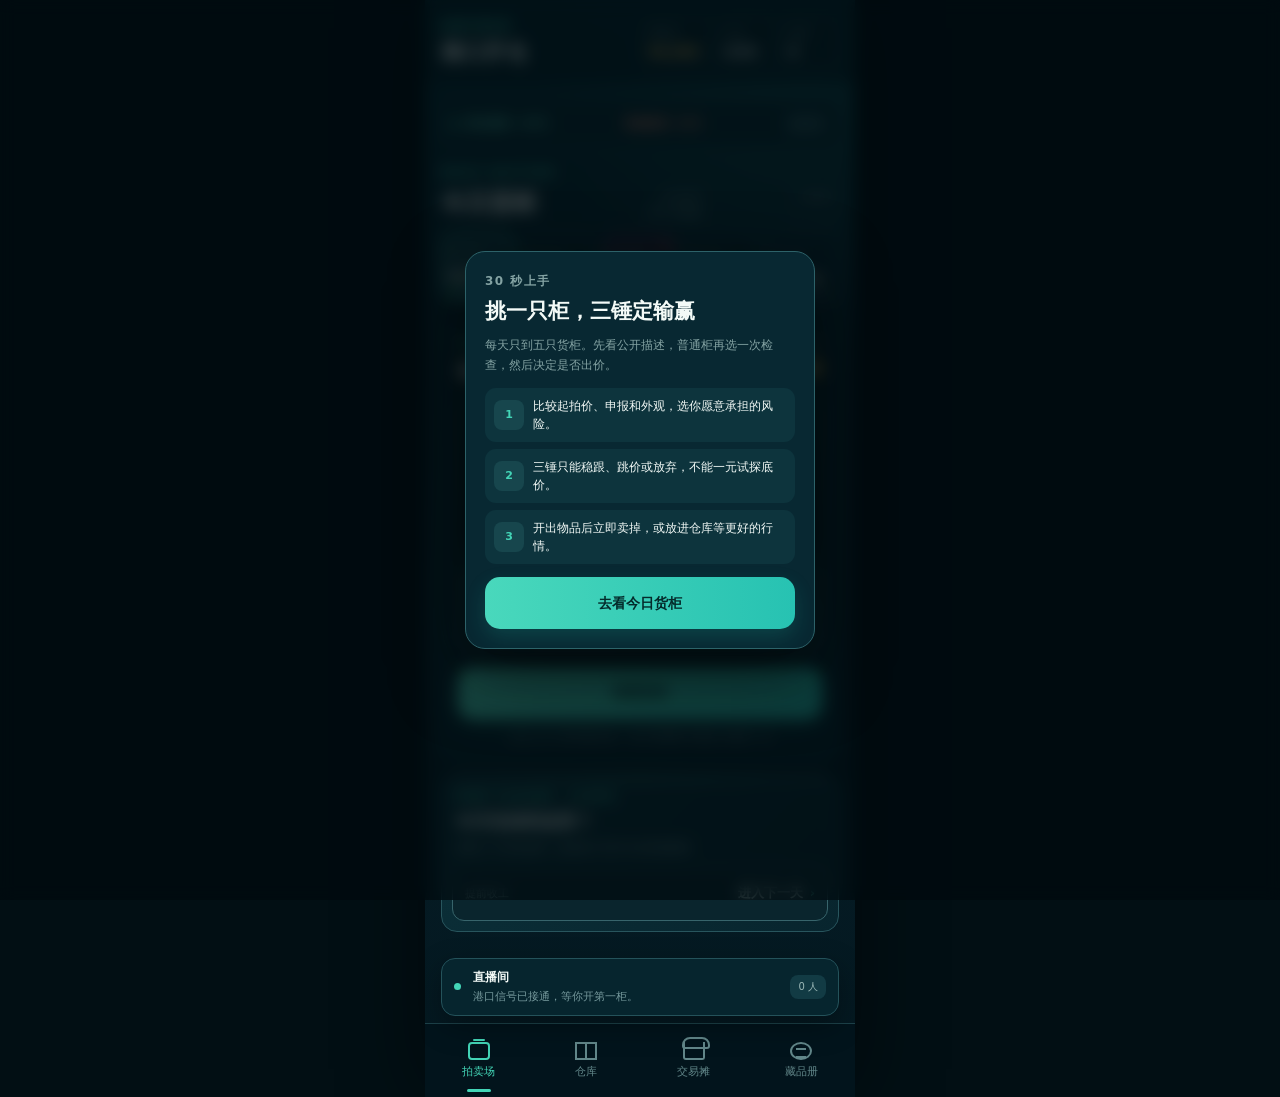
==== commit da5a881d: "feat: finalize audio experience and clean retired code" ====
--- a/index.html
+++ b/index.html
@@ -71,6 +71,7 @@
 
   <script src="./src/core/daily-generator.js"></script>
   <script src="./src/core/game-engine.js"></script>
+  <script src="./src/audio/audio-engine.js"></script>
   <script src="./app.js"></script>
 </body>
 </html>
--- a/styles.css
+++ b/styles.css
@@ -17,6 +17,13 @@
   --danger: #e87563;
   --fog: #9890ba;
   --progress: 0deg;
+  --type-micro: 10px;
+  --type-caption: 11px;
+  --type-small: 12px;
+  --type-body: 13px;
+  --type-control: 14px;
+  --type-subtitle: 17px;
+  --type-title: 24px;
 }
 
 * {
@@ -35,12 +42,15 @@
   display: grid;
   place-items: start center;
   color: var(--text);
+  font-size: var(--type-body);
+  line-height: 1.45;
   overscroll-behavior-y: contain;
 }
 
 button {
   border: 0;
   font: inherit;
+  line-height: 1.3;
 }
 
 button:not(:disabled) {
@@ -101,14 +111,14 @@
 .brand-block p {
   margin-bottom: 3px;
   color: var(--mint);
-  font-size: 7px;
+  font-size: var(--type-micro);
   font-weight: 800;
   letter-spacing: 1.7px;
 }
 
 .brand-block h1 {
   margin-bottom: 0;
-  font-size: 20px;
+  font-size: 21px;
   letter-spacing: .5px;
 }
 
@@ -118,15 +128,15 @@
 }
 
 .top-stat {
-  min-width: 56px;
-  padding: 7px 8px 6px;
+  min-width: 59px;
+  padding: 8px 8px 7px;
   border: 1px solid #24525a;
   border-radius: 10px;
   background: rgba(7, 35, 44, .86);
 }
 
 .top-stat:first-child {
-  min-width: 67px;
+  min-width: 71px;
 }
 
 .top-stat span,
@@ -137,13 +147,13 @@
 .top-stat span {
   margin-bottom: 2px;
   color: #6e9598;
-  font-size: 6px;
+  font-size: var(--type-micro);
 }
 
 .top-stat strong {
   overflow: hidden;
   color: #edf9f5;
-  font-size: 10px;
+  font-size: var(--type-body);
   text-overflow: ellipsis;
   white-space: nowrap;
 }
@@ -153,8 +163,8 @@
 }
 
 .view-root {
-  min-height: calc(100dvh - 180px);
-  padding: 14px 16px 22px;
+  min-height: calc(100dvh - 201px);
+  padding: 17px 16px 26px;
 }
 
 .game-view {
@@ -169,7 +179,7 @@
 .section-kicker {
   margin-bottom: 5px;
   color: var(--mint);
-  font-size: 8px;
+  font-size: var(--type-caption);
   font-weight: 800;
   letter-spacing: 1.5px;
   text-transform: uppercase;
@@ -187,20 +197,21 @@
 .section-heading h2,
 .inner-heading h2 {
   margin-bottom: 0;
-  font-size: 23px;
+  font-size: var(--type-title);
 }
 
 .section-meta {
   color: var(--muted);
-  font-size: 8px;
+  font-size: var(--type-caption);
+  line-height: 1.4;
   text-align: right;
 }
 
 .icon-button,
 .back-button {
   display: inline-grid;
-  min-width: 37px;
-  height: 37px;
+  min-width: 44px;
+  height: 44px;
   place-items: center;
   border: 1px solid #285861;
   border-radius: 12px;
@@ -214,7 +225,7 @@
   min-width: auto;
   gap: 7px;
   padding: 0 12px;
-  font-size: 9px;
+  font-size: var(--type-small);
 }
 
 .primary-button,
@@ -223,12 +234,12 @@
 .ghost-button {
   display: flex;
   width: 100%;
-  min-height: 49px;
+  min-height: 52px;
   align-items: center;
   justify-content: center;
   gap: 8px;
   border-radius: 15px;
-  font-size: 13px;
+  font-size: var(--type-control);
   font-weight: 900;
 }
 
@@ -251,21 +262,21 @@
 }
 
 .ghost-button {
-  min-height: 41px;
+  min-height: 48px;
   border: 1px solid #285861;
   background: transparent;
   color: #91b1b0;
-  font-size: 9px;
+  font-size: var(--type-small);
 }
 
 .small-button {
-  min-height: 32px;
+  min-height: 44px;
   padding: 0 11px;
   border: 1px solid #316169;
   border-radius: 10px;
   background: #123a42;
   color: #dcefeb;
-  font-size: 8px;
+  font-size: var(--type-small);
   font-weight: 800;
 }
 
@@ -278,7 +289,7 @@
 .microcopy {
   margin: 9px 4px 0;
   color: #668b8f;
-  font-size: 7px;
+  font-size: var(--type-caption);
   line-height: 1.65;
   text-align: center;
 }
@@ -288,13 +299,13 @@
   grid-template-columns: auto 1fr 1fr auto;
   gap: 8px;
   align-items: center;
-  min-height: 39px;
+  min-height: 47px;
   margin-bottom: 18px;
   padding: 7px 10px;
   border: 1px solid #1d4d56;
   border-radius: 13px;
   background: #082a33;
-  font-size: 8px;
+  font-size: var(--type-caption);
 }
 
 .market-strip .dot {
@@ -307,7 +318,7 @@
 
 .market-strip strong {
   color: #58d9c0;
-  font-size: 8px;
+  font-size: var(--type-caption);
 }
 
 .market-strip .down {
@@ -319,7 +330,7 @@
   border-radius: 7px;
   background: #123b44;
   color: #91afaf;
-  font-size: 7px;
+  font-size: var(--type-micro);
   text-align: center;
 }
 
@@ -333,8 +344,8 @@
 .container-tab {
   position: relative;
   min-width: 0;
-  min-height: 61px;
-  padding: 8px 6px;
+  min-height: 72px;
+  padding: 10px 6px;
   border: 1px solid #28525a;
   border-radius: 13px;
   background: #082832;
@@ -351,12 +362,12 @@
 .container-tab span {
   margin-bottom: 8px;
   color: #6f9699;
-  font-size: 7px;
+  font-size: var(--type-micro);
 }
 
 .container-tab strong {
   overflow: hidden;
-  font-size: 11px;
+  font-size: var(--type-body);
   text-overflow: ellipsis;
 }
 
@@ -428,14 +439,14 @@
   display: block;
   margin-bottom: 6px;
   color: var(--mint);
-  font-size: 8px;
+  font-size: var(--type-caption);
   font-weight: 800;
   letter-spacing: .8px;
 }
 
 .featured-head h3 {
   margin-bottom: 0;
-  font-size: 17px;
+  font-size: 19px;
 }
 
 .starting-price {
@@ -451,12 +462,12 @@
 .starting-price span {
   margin-bottom: 2px;
   color: #6e9295;
-  font-size: 7px;
+  font-size: var(--type-micro);
 }
 
 .starting-price strong {
   color: var(--gold);
-  font-size: 20px;
+  font-size: 22px;
 }
 
 .cargo-preview {
@@ -639,11 +650,11 @@
 
 .clue-row {
   display: grid;
-  grid-template-columns: 43px 1fr;
+  grid-template-columns: 56px 1fr;
   gap: 8px;
   align-items: center;
-  min-height: 35px;
-  padding: 8px 11px;
+  min-height: 43px;
+  padding: 10px 12px;
 }
 
 .clue-row + .clue-row {
@@ -652,11 +663,12 @@
 
 .clue-row span {
   color: #6d9598;
-  font-size: 7px;
+  font-size: var(--type-caption);
 }
 
 .clue-row strong {
-  font-size: 9px;
+  font-size: var(--type-body);
+  line-height: 1.45;
 }
 
 .settled-banner {
@@ -665,7 +677,8 @@
   border-radius: 13px;
   background: #102d34;
   color: #9db6b5;
-  font-size: 9px;
+  font-size: var(--type-small);
+  line-height: 1.5;
   text-align: center;
 }
 
@@ -709,27 +722,27 @@
 .day-gate-copy span {
   margin-bottom: 5px;
   color: var(--mint);
-  font-size: 6px;
+  font-size: var(--type-micro);
   font-weight: 900;
   letter-spacing: .13em;
 }
 
 .day-gate-copy strong {
   margin-bottom: 5px;
-  font-size: 12px;
+  font-size: var(--type-subtitle);
 }
 
 .day-gate-copy p {
   margin: 0;
   color: #83a3a4;
-  font-size: 7px;
+  font-size: var(--type-caption);
   line-height: 1.55;
 }
 
 .day-advance-button {
   display: flex;
   width: calc(100% - 20px);
-  min-height: 47px;
+  min-height: 54px;
   margin: 0 10px 10px;
   padding: 9px 12px;
   align-items: center;
@@ -743,11 +756,11 @@
 
 .day-advance-button span {
   color: #6f9496;
-  font-size: 7px;
+  font-size: var(--type-caption);
 }
 
 .day-advance-button strong {
-  font-size: 10px;
+  font-size: var(--type-body);
 }
 
 .day-advance-button strong::after {
@@ -770,12 +783,12 @@
 .live-ticker {
   position: sticky;
   z-index: 30;
-  bottom: 69px;
+  bottom: 74px;
   display: grid;
   grid-template-columns: 10px 1fr auto;
   gap: 9px;
   align-items: center;
-  min-height: 48px;
+  min-height: 58px;
   margin: 0 16px 7px;
   padding: 8px 12px;
   border: 1px solid #24525a;
@@ -797,14 +810,14 @@
 .live-ticker strong {
   display: block;
   margin-bottom: 2px;
-  font-size: 8px;
+  font-size: var(--type-small);
 }
 
 .live-ticker p {
   overflow: hidden;
   margin: 0;
   color: #769a9d;
-  font-size: 7px;
+  font-size: var(--type-caption);
   text-overflow: ellipsis;
   white-space: nowrap;
 }
@@ -814,7 +827,7 @@
   border-radius: 8px;
   background: #123b44;
   color: #9cb9b8;
-  font-size: 7px;
+  font-size: var(--type-micro);
 }
 
 .bottom-nav {
@@ -823,7 +836,7 @@
   bottom: 0;
   display: grid;
   grid-template-columns: repeat(4, 1fr);
-  min-height: 69px;
+  min-height: 74px;
   padding-bottom: env(safe-area-inset-bottom);
   border-top: 1px solid #1d424a;
   background: rgba(3, 21, 28, .97);
@@ -839,7 +852,7 @@
   gap: 5px;
   background: transparent;
   color: #62878a;
-  font-size: 8px;
+  font-size: var(--type-caption);
 }
 
 .nav-button.is-active {
@@ -947,7 +960,7 @@
   border-radius: 12px;
   background: rgba(4, 25, 33, .96);
   color: #eaf6f3;
-  font-size: 9px;
+  font-size: var(--type-body);
   line-height: 1.5;
   opacity: 0;
   pointer-events: none;
@@ -984,7 +997,7 @@
 }
 
 .inner-heading h2 {
-  font-size: 19px;
+  font-size: 21px;
 }
 
 .price-chip,
@@ -995,7 +1008,7 @@
   border-radius: 10px;
   background: #393322;
   color: var(--gold);
-  font-size: 10px;
+  font-size: var(--type-small);
   font-weight: 900;
 }
 
@@ -1586,7 +1599,7 @@
   grid-template-columns: 33px 1fr auto;
   gap: 10px;
   align-items: center;
-  min-height: 56px;
+  min-height: 68px;
   margin-top: 12px;
   padding: 9px 11px;
   border: 1px solid #24545c;
@@ -1608,13 +1621,14 @@
 .gesture-card strong {
   display: block;
   margin-bottom: 3px;
-  font-size: 9px;
+  font-size: var(--type-body);
 }
 
 .gesture-card p {
   margin: 0;
   color: #71979a;
-  font-size: 7px;
+  font-size: var(--type-caption);
+  line-height: 1.45;
 }
 
 .gesture-progress {
@@ -1639,7 +1653,7 @@
   position: relative;
   z-index: 1;
   color: #a7c4c2;
-  font-size: 6px;
+  font-size: var(--type-micro);
 }
 
 .public-info {
@@ -1652,9 +1666,9 @@
 
 .public-info-row {
   display: grid;
-  grid-template-columns: 52px 1fr;
+  grid-template-columns: 64px 1fr;
   gap: 8px;
-  padding: 10px 12px;
+  padding: 12px;
 }
 
 .public-info-row + .public-info-row {
@@ -1663,25 +1677,25 @@
 
 .public-info-row span {
   color: #6d9497;
-  font-size: 7px;
+  font-size: var(--type-caption);
 }
 
 .public-info-row strong {
-  font-size: 9px;
+  font-size: var(--type-body);
 }
 
 .public-info-row small {
   display: block;
   margin-top: 4px;
   color: #78999b;
-  font-size: 7px;
+  font-size: var(--type-caption);
   font-weight: 400;
   line-height: 1.5;
 }
 
 .inspection-title {
   margin: 15px 3px 9px;
-  font-size: 9px;
+  font-size: var(--type-body);
 }
 
 .inspection-grid {
@@ -1691,8 +1705,8 @@
 }
 
 .inspection-button {
-  min-height: 67px;
-  padding: 9px 6px;
+  min-height: 82px;
+  padding: 11px 8px;
   border: 1px solid #2c5c64;
   border-radius: 13px;
   background: #0d343d;
@@ -1707,12 +1721,12 @@
 
 .inspection-button strong {
   margin-bottom: 5px;
-  font-size: 10px;
+  font-size: var(--type-body);
 }
 
 .inspection-button span {
   color: #779b9c;
-  font-size: 7px;
+  font-size: var(--type-caption);
   line-height: 1.45;
 }
 
@@ -1739,17 +1753,17 @@
 .inspection-result span {
   margin-bottom: 4px;
   color: var(--mint);
-  font-size: 7px;
+  font-size: var(--type-caption);
 }
 
 .inspection-result strong {
-  font-size: 10px;
+  font-size: var(--type-body);
 }
 
 .inspection-result small {
   margin-top: 5px;
   color: #83a5a5;
-  font-size: 7px;
+  font-size: var(--type-caption);
   line-height: 1.45;
 }
 
@@ -1910,11 +1924,11 @@
 .fog-clue span {
   margin-bottom: 4px;
   color: #b6a7d7;
-  font-size: 6px;
+  font-size: var(--type-micro);
 }
 
 .fog-clue strong {
-  font-size: 9px;
+  font-size: var(--type-body);
 }
 
 @keyframes sealFall {
@@ -1989,20 +2003,20 @@
 .price-board p {
   margin-bottom: 5px;
   color: #6f9699;
-  font-size: 8px;
+  font-size: var(--type-small);
 }
 
 .price-board strong {
   display: block;
   margin-bottom: 5px;
   color: var(--gold);
-  font-size: 35px;
+  font-size: 38px;
   letter-spacing: -1px;
 }
 
 .price-board span {
   color: #9db9b7;
-  font-size: 8px;
+  font-size: var(--type-caption);
 }
 
 .npc-grid {
@@ -2014,8 +2028,8 @@
 
 .npc-card {
   position: relative;
-  min-height: 113px;
-  padding: 9px 7px;
+  min-height: 127px;
+  padding: 10px 7px;
   border: 1px solid #28545c;
   border-radius: 13px;
   background: #0b3039;
@@ -2073,13 +2087,13 @@
 
 .npc-card-copy strong {
   margin-bottom: 3px;
-  font-size: 9px;
+  font-size: var(--type-small);
 }
 
 .npc-card-copy span {
   overflow: hidden;
   color: #75989a;
-  font-size: 6px;
+  font-size: var(--type-micro);
   text-overflow: ellipsis;
   white-space: nowrap;
 }
@@ -2087,7 +2101,7 @@
 .npc-card-copy small {
   margin-top: 5px;
   color: #afc7c4;
-  font-size: 7px;
+  font-size: var(--type-caption);
   font-weight: 800;
 }
 
@@ -2096,14 +2110,14 @@
 }
 
 .auction-log {
-  min-height: 49px;
+  min-height: 59px;
   margin-top: 10px;
   padding: 11px 12px;
   border-left: 3px solid #d9934b;
   border-radius: 5px 12px 12px 5px;
   background: #102e35;
   color: #c2d6d2;
-  font-size: 8px;
+  font-size: var(--type-small);
   line-height: 1.65;
 }
 
@@ -2127,12 +2141,12 @@
 
 .bid-button span {
   margin-bottom: 5px;
-  font-size: 9px;
+  font-size: var(--type-small);
   font-weight: 800;
 }
 
 .bid-button strong {
-  font-size: 15px;
+  font-size: var(--type-subtitle);
 }
 
 .bid-button.follow {
@@ -2148,13 +2162,13 @@
 
 .fold-button {
   width: 100%;
-  min-height: 40px;
+  min-height: 46px;
   margin-top: 7px;
   border: 1px solid #315d64;
   border-radius: 12px;
   background: #0a2931;
   color: #a7c1bf;
-  font-size: 9px;
+  font-size: var(--type-small);
   font-weight: 800;
 }
 
@@ -2170,13 +2184,13 @@
   margin-bottom: 9px;
   padding: 0 4px;
   color: #64878a;
-  font-size: 6px;
+  font-size: var(--type-micro);
   letter-spacing: .09em;
 }
 
 .ownership-ticket strong {
   color: #a9c6c3;
-  font-size: 7px;
+  font-size: var(--type-caption);
 }
 
 .opening-ritual {
@@ -2187,7 +2201,7 @@
 }
 
 .opening-ritual .cargo-scene {
-  height: 284px;
+  height: 306px;
   border-color: #397078;
   background:
     radial-gradient(circle at 50% 34%, rgba(84, 208, 187, .14), transparent 34%),
@@ -2206,7 +2220,7 @@
   right: 11px;
   bottom: 11px;
   left: 11px;
-  min-height: 62px;
+  min-height: 76px;
   border: 1px solid rgba(93, 204, 187, .52);
   border-radius: 14px;
   background: linear-gradient(115deg, rgba(5, 33, 40, .96), rgba(10, 55, 62, .94));
@@ -2221,6 +2235,26 @@
   align-items: center;
   padding: 8px 10px;
   pointer-events: none;
+}
+
+.gesture-fallback-button {
+  position: absolute;
+  z-index: 61;
+  top: 11px;
+  right: 11px;
+  min-height: 44px;
+  padding: 0 13px;
+  border: 1px solid rgba(93, 204, 187, .48);
+  border-radius: 12px;
+  background: rgba(5, 33, 40, .94);
+  color: #b9d8d3;
+  font-size: var(--type-caption);
+  font-weight: 800;
+  box-shadow: 0 8px 20px rgba(0, 0, 0, .32);
+}
+
+.gesture-fallback-button[hidden] {
+  display: none;
 }
 
 .ritual-symbol {
@@ -2245,20 +2279,21 @@
 .ritual-copy small {
   margin-bottom: 3px;
   color: #5e8f90;
-  font-size: 6px;
+  font-size: var(--type-micro);
   letter-spacing: .08em;
 }
 
 .ritual-copy strong {
   margin-bottom: 3px;
   color: #e5f4ef;
-  font-size: 9px;
+  font-size: var(--type-body);
 }
 
 .ritual-copy p {
   margin: 0;
   color: #779a9a;
-  font-size: 6px;
+  font-size: var(--type-caption);
+  line-height: 1.4;
 }
 
 .ritual-layer-action {
@@ -2293,11 +2328,11 @@
 .layer-action-copy small {
   margin-bottom: 4px;
   color: #70999a;
-  font-size: 6px;
+  font-size: var(--type-micro);
 }
 
 .layer-action-copy strong {
-  font-size: 10px;
+  font-size: var(--type-body);
 }
 
 .layer-chevron {
@@ -2357,11 +2392,11 @@
 
 .loot-card {
   display: grid;
-  grid-template-columns: 54px minmax(0, 1fr) auto;
+  grid-template-columns: 60px minmax(0, 1fr) auto;
   gap: 10px;
   align-items: center;
-  min-height: 67px;
-  padding: 10px;
+  min-height: 82px;
+  padding: 11px;
   border: 1px solid #285861;
   border-radius: 14px;
   background: #0b3039;
@@ -2381,8 +2416,8 @@
 
 .loot-icon {
   display: grid;
-  width: 54px;
-  height: 54px;
+  width: 60px;
+  height: 60px;
   place-items: center;
   overflow: hidden;
   border: 1px solid rgba(255, 255, 255, .07);
@@ -2405,25 +2440,26 @@
 
 .loot-copy strong {
   margin-bottom: 3px;
-  font-size: 10px;
+  font-size: var(--type-body);
 }
 
 .loot-copy span {
   margin-bottom: 3px;
   color: #81a1a1;
-  font-size: 7px;
+  font-size: var(--type-caption);
 }
 
 .loot-copy small {
   color: #63878a;
-  font-size: 6px;
+  font-size: var(--type-micro);
+  line-height: 1.4;
 }
 
 .loot-copy em {
   display: block;
   margin-top: 4px;
   color: #bcae85;
-  font-size: 6px;
+  font-size: var(--type-micro);
   font-style: normal;
   line-height: 1.35;
 }
@@ -2436,13 +2472,13 @@
   display: block;
   margin-bottom: 5px;
   color: #b49754;
-  font-size: 5px;
+  font-size: var(--type-micro);
   letter-spacing: .06em;
 }
 
 .loot-value {
   color: var(--gold);
-  font-size: 10px;
+  font-size: var(--type-body);
   text-align: right;
   white-space: nowrap;
 }
@@ -2492,11 +2528,11 @@
 .spectator-owner-row small {
   margin-bottom: 3px;
   color: #63898b;
-  font-size: 6px;
+  font-size: var(--type-micro);
 }
 
 .spectator-owner-row strong {
-  font-size: 11px;
+  font-size: var(--type-control);
 }
 
 .spectator-owner-row > span {
@@ -2504,7 +2540,7 @@
   border: 1px solid #405f63;
   border-radius: 8px;
   color: #75999a;
-  font-size: 6px;
+  font-size: var(--type-micro);
 }
 
 .spectator-equation {
@@ -2537,12 +2573,12 @@
 .spectator-equation small {
   margin-bottom: 4px;
   color: #64888a;
-  font-size: 6px;
+  font-size: var(--type-micro);
 }
 
 .spectator-equation strong {
   color: #c4d8d4;
-  font-size: 9px;
+  font-size: var(--type-small);
   white-space: nowrap;
 }
 
@@ -2552,7 +2588,7 @@
 .spectator-note {
   margin: 0;
   color: #63888a;
-  font-size: 7px;
+  font-size: var(--type-caption);
   line-height: 1.6;
   text-align: center;
 }
@@ -2582,14 +2618,14 @@
 
 .spectator-result-panel > h3 {
   margin: 0 0 7px;
-  font-size: 13px;
+  font-size: var(--type-subtitle);
   text-align: center;
 }
 
 .spectator-result-panel > p {
   margin: 0 0 16px;
   color: #719293;
-  font-size: 8px;
+  font-size: var(--type-small);
   line-height: 1.6;
   text-align: center;
 }
@@ -2614,7 +2650,7 @@
 
 .capacity-bar span,
 .capacity-bar strong {
-  font-size: 8px;
+  font-size: var(--type-small);
 }
 
 .bar-track {
@@ -2640,7 +2676,7 @@
 
 .pending-card,
 .warehouse-card {
-  padding: 12px;
+  padding: 13px;
   border: 1px solid #285861;
   border-radius: 15px;
   background: #0a3039;
@@ -2648,8 +2684,8 @@
 
 .pending-card {
   display: grid;
-  grid-template-columns: 60px minmax(0, 1fr);
-  gap: 10px;
+  grid-template-columns: 68px minmax(0, 1fr);
+  gap: 11px;
 }
 
 .pending-thumb,
@@ -2661,8 +2697,8 @@
 }
 
 .pending-thumb {
-  width: 60px;
-  height: 66px;
+  width: 68px;
+  height: 74px;
 }
 
 .pending-content {
@@ -2681,12 +2717,12 @@
 }
 
 .item-head strong {
-  font-size: 10px;
+  font-size: var(--type-body);
 }
 
 .item-head span {
   color: var(--gold);
-  font-size: 9px;
+  font-size: var(--type-small);
   font-weight: 800;
   white-space: nowrap;
 }
@@ -2694,7 +2730,7 @@
 .item-meta {
   margin-bottom: 9px;
   color: #77999b;
-  font-size: 7px;
+  font-size: var(--type-caption);
   line-height: 1.5;
 }
 
@@ -2702,7 +2738,7 @@
 .fee-line {
   margin: -4px 0 8px;
   color: #b4a373;
-  font-size: 6px;
+  font-size: var(--type-micro);
   line-height: 1.45;
 }
 
@@ -2717,7 +2753,7 @@
 }
 
 .item-actions .small-button {
-  min-height: 36px;
+  min-height: 44px;
 }
 
 .resolved-mark {
@@ -2725,7 +2761,7 @@
   border-radius: 9px;
   background: #133941;
   color: #8eafad;
-  font-size: 7px;
+  font-size: var(--type-caption);
   text-align: center;
 }
 
@@ -2752,23 +2788,23 @@
 .summary-cell span {
   margin-bottom: 4px;
   color: #6f9497;
-  font-size: 7px;
+  font-size: var(--type-caption);
 }
 
 .summary-cell strong {
-  font-size: 11px;
+  font-size: var(--type-control);
 }
 
 .warehouse-card {
   display: grid;
-  grid-template-columns: 46px minmax(0, 1fr) auto;
-  gap: 8px;
+  grid-template-columns: 54px minmax(0, 1fr) auto;
+  gap: 10px;
   align-items: center;
 }
 
 .warehouse-thumb {
-  width: 46px;
-  height: 49px;
+  width: 54px;
+  height: 57px;
 }
 
 .warehouse-copy {
@@ -2777,13 +2813,13 @@
 
 .warehouse-card h3 {
   margin-bottom: 4px;
-  font-size: 10px;
+  font-size: var(--type-body);
 }
 
 .warehouse-card p {
   margin-bottom: 0;
   color: #76989a;
-  font-size: 7px;
+  font-size: var(--type-caption);
   line-height: 1.5;
 }
 
@@ -2792,14 +2828,14 @@
   margin-top: 3px;
   overflow: hidden;
   color: #9c916f;
-  font-size: 6px;
+  font-size: var(--type-micro);
   text-overflow: ellipsis;
   white-space: nowrap;
 }
 
 .warehouse-card .lot-value {
   color: var(--gold);
-  font-size: 10px;
+  font-size: var(--type-body);
   font-weight: 900;
   text-align: right;
 }
@@ -2829,13 +2865,13 @@
 .empty-state strong {
   display: block;
   margin-bottom: 5px;
-  font-size: 10px;
+  font-size: var(--type-control);
 }
 
 .empty-state p {
   margin: 0;
   color: #708f92;
-  font-size: 7px;
+  font-size: var(--type-caption);
   line-height: 1.6;
 }
 
@@ -2851,7 +2887,7 @@
   justify-content: space-between;
   gap: 7px;
   align-items: center;
-  min-height: 49px;
+  min-height: 58px;
   padding: 10px;
   border: 1px solid #28545c;
   border-radius: 12px;
@@ -2860,12 +2896,12 @@
 
 .market-card span {
   color: #a4bcba;
-  font-size: 8px;
+  font-size: var(--type-small);
 }
 
 .market-card strong {
   color: #7ecfbd;
-  font-size: 10px;
+  font-size: var(--type-body);
 }
 
 .market-card.is-down strong {
@@ -2886,13 +2922,13 @@
 
 .merchant-card h3 {
   margin-bottom: 5px;
-  font-size: 12px;
+  font-size: var(--type-subtitle);
 }
 
 .merchant-card p {
   margin-bottom: 0;
   color: #a7aaa0;
-  font-size: 7px;
+  font-size: var(--type-caption);
   line-height: 1.6;
 }
 
@@ -2913,7 +2949,7 @@
 
 .collection-hero span {
   color: #9189a8;
-  font-size: 8px;
+  font-size: var(--type-small);
 }
 
 .set-card {
@@ -2976,7 +3012,7 @@
   border-radius: 7px;
   background: rgba(8, 24, 30, .82);
   color: #d3c9ed;
-  font-size: 7px;
+  font-size: var(--type-micro);
 }
 
 .set-info {
@@ -2991,12 +3027,12 @@
 }
 
 .set-head strong {
-  font-size: 10px;
+  font-size: var(--type-body);
 }
 
 .set-head span {
   color: #a99fca;
-  font-size: 8px;
+  font-size: var(--type-small);
 }
 
 .fragment-dots {
@@ -3006,13 +3042,13 @@
 }
 
 .fragment-dot {
-  min-height: 27px;
+  min-height: 34px;
   padding: 5px;
   border: 1px solid #31575e;
   border-radius: 8px;
   background: #102f36;
   color: #617f82;
-  font-size: 6px;
+  font-size: var(--type-micro);
   text-align: center;
 }
 
@@ -3050,10 +3086,10 @@
 
 .discovery-card span {
   display: block;
-  min-height: 28px;
-  padding: 6px;
+  min-height: 38px;
+  padding: 7px 5px;
   color: #9eb8b6;
-  font-size: 6px;
+  font-size: var(--type-micro);
   line-height: 1.35;
   text-align: center;
 }
@@ -3095,7 +3131,7 @@
 
 .showcase-kicker {
   color: var(--gold);
-  font-size: 8px;
+  font-size: var(--type-caption);
   font-weight: 900;
   letter-spacing: .18em;
 }
@@ -3138,7 +3174,7 @@
 
 .loot-showcase-card h2 {
   margin-bottom: 5px;
-  font-size: 21px;
+  font-size: var(--type-title);
 }
 
 .showcase-assessment {
@@ -3160,18 +3196,18 @@
 
 .showcase-value span {
   color: #7d9996;
-  font-size: 7px;
+  font-size: var(--type-caption);
 }
 
 .showcase-value strong {
   color: var(--gold);
-  font-size: 17px;
+  font-size: 20px;
 }
 
 .showcase-warning {
   margin: 0 0 10px;
   color: #b98272;
-  font-size: 6px;
+  font-size: var(--type-micro);
   line-height: 1.5;
 }
 
@@ -3187,12 +3223,12 @@
 
 .modal-card h2 {
   margin-bottom: 8px;
-  font-size: 19px;
+  font-size: 21px;
 }
 
 .modal-card > p {
   color: #84a3a3;
-  font-size: 8px;
+  font-size: var(--type-small);
   line-height: 1.7;
 }
 
@@ -3204,7 +3240,7 @@
 
 .tutorial-step {
   display: grid;
-  grid-template-columns: 25px 1fr;
+  grid-template-columns: 30px 1fr;
   gap: 9px;
   align-items: center;
   padding: 9px;
@@ -3214,19 +3250,84 @@
 
 .tutorial-step i {
   display: grid;
-  width: 25px;
-  height: 25px;
+  width: 30px;
+  height: 30px;
   place-items: center;
   border-radius: 8px;
   background: #17464d;
   color: var(--mint);
   font-style: normal;
-  font-size: 9px;
+  font-size: var(--type-caption);
   font-weight: 900;
 }
 
 .tutorial-step span {
-  font-size: 8px;
+  font-size: var(--type-small);
+  line-height: 1.5;
+}
+
+.sound-settings {
+  display: grid;
+  gap: 7px;
+  margin: 13px 0 4px;
+}
+
+.sound-toggle {
+  display: grid;
+  min-height: 66px;
+  grid-template-columns: 1fr auto;
+  gap: 12px;
+  align-items: center;
+  padding: 10px 11px;
+  border: 1px solid #285861;
+  border-radius: 13px;
+  background: #0b3039;
+  color: #b3cfcc;
+  text-align: left;
+}
+
+.sound-toggle span,
+.sound-toggle b,
+.sound-toggle small {
+  display: block;
+}
+
+.sound-toggle b {
+  margin-bottom: 3px;
+  color: #d9e9e5;
+  font-size: var(--type-body);
+}
+
+.sound-toggle small {
+  color: #6f9294;
+  font-size: var(--type-caption);
+  font-weight: 400;
+}
+
+.sound-toggle strong {
+  min-width: 49px;
+  padding: 6px 8px;
+  border-radius: 999px;
+  background: #173d45;
+  color: #729697;
+  font-size: var(--type-caption);
+  text-align: center;
+}
+
+.sound-toggle.is-on {
+  border-color: #3b8179;
+  background: linear-gradient(100deg, #0d383f, #0b3039);
+}
+
+.sound-toggle.is-on strong {
+  background: rgba(67, 213, 183, .16);
+  color: var(--mint);
+}
+
+.sound-warning {
+  margin: 2px 2px 0 !important;
+  color: #c18e7f !important;
+  font-size: var(--type-caption) !important;
 }
 
 .modal-actions {
